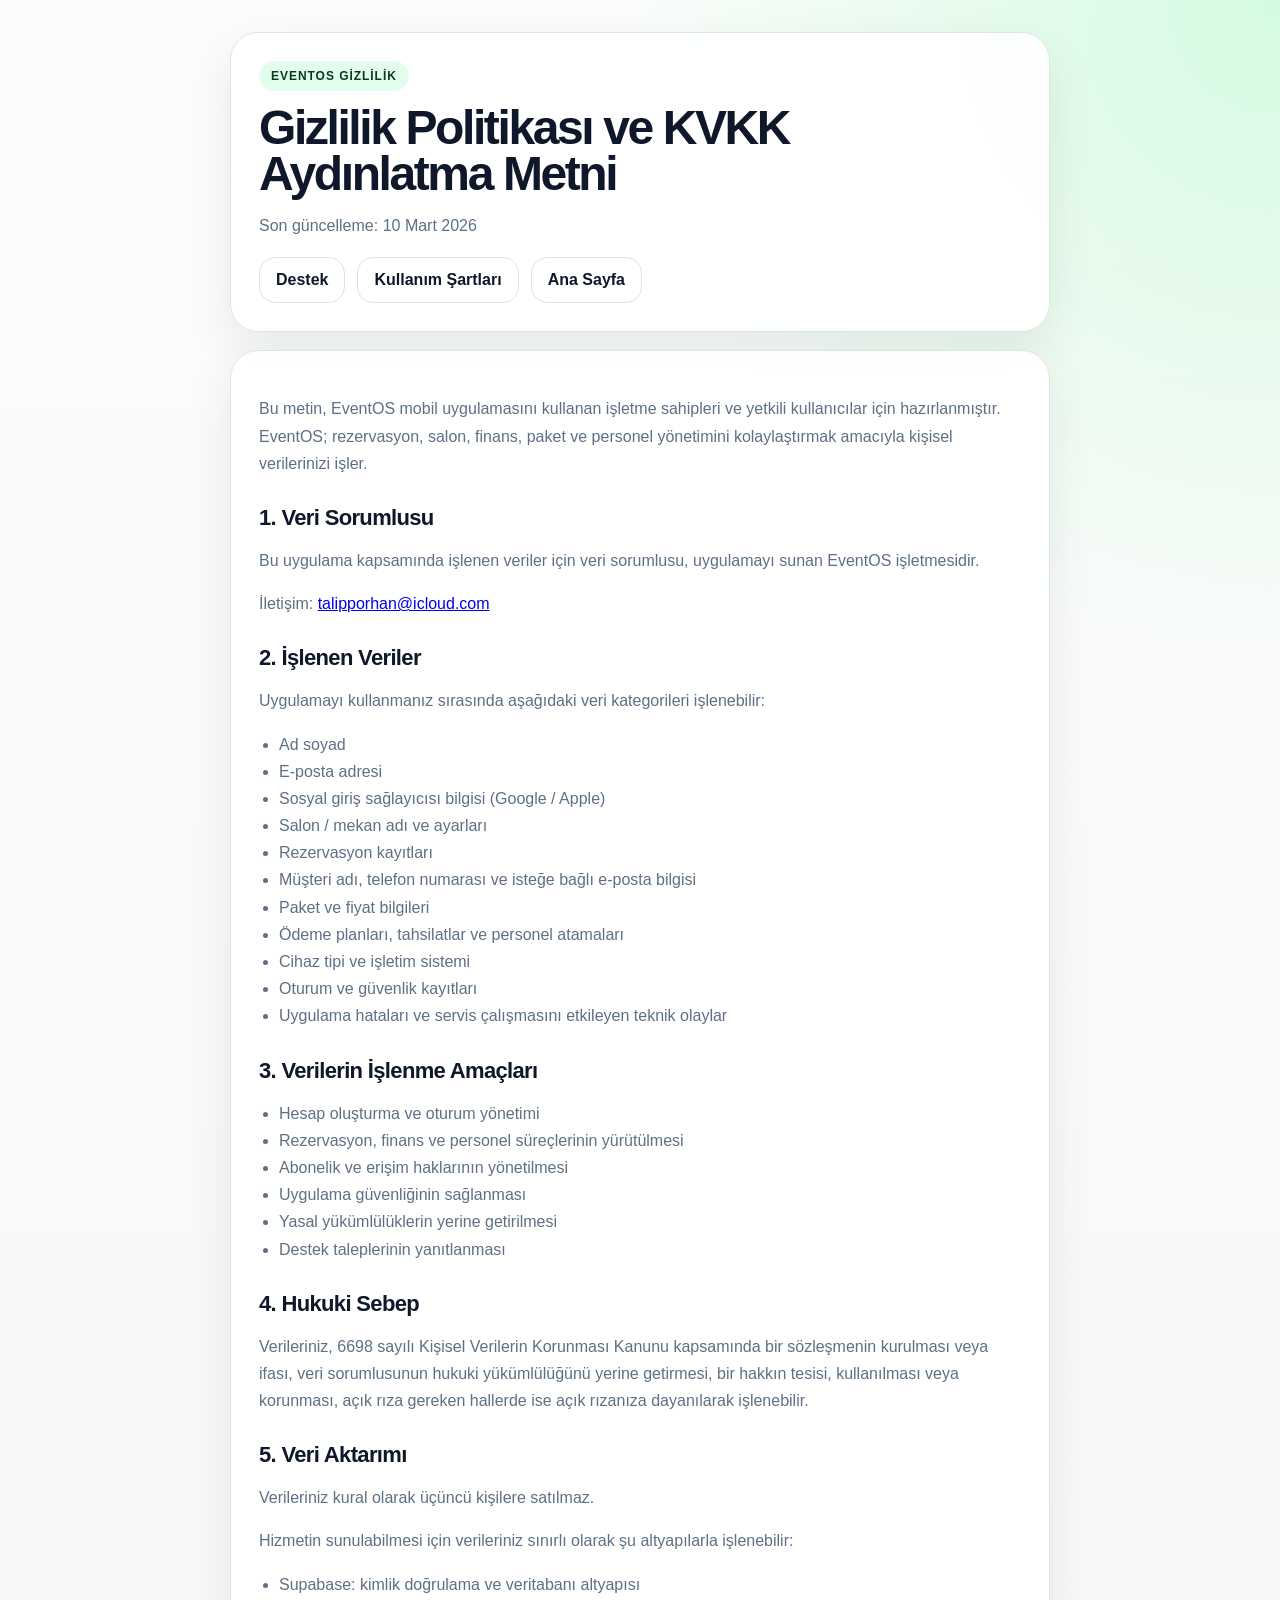
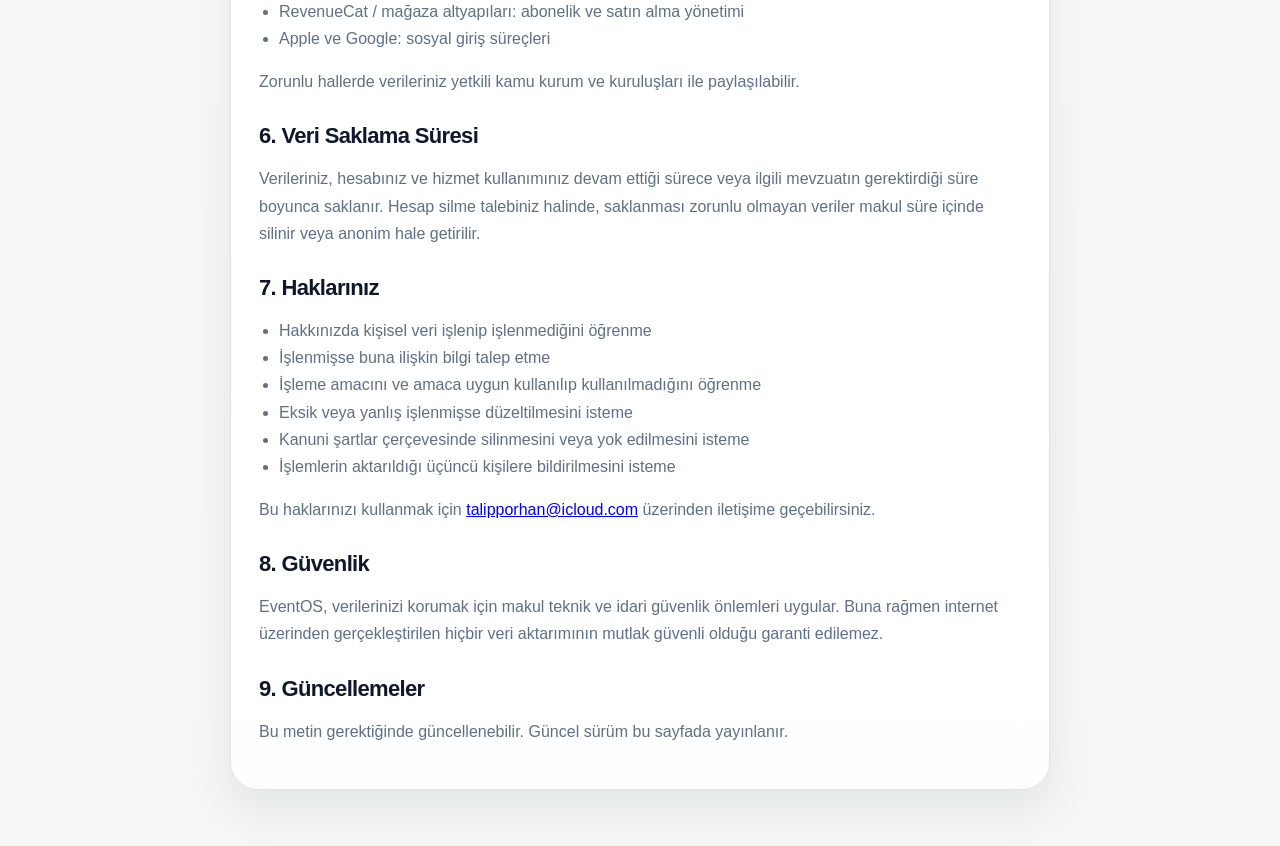
==== privacy-policy.html @ c94a45d8 "Add files via upload" ====
<!DOCTYPE html>
<html lang="tr">
  <head>
    <meta charset="utf-8" />
    <meta name="viewport" content="width=device-width, initial-scale=1" />
    <title>EventOS Gizlilik Politikası</title>
    <style>
      :root {
        --bg: #f4f7f4;
        --surface: #ffffff;
        --text: #0f172a;
        --muted: #5e7085;
        --line: #dde5df;
        --accent: #13ec5b;
        --shadow: 0 18px 48px rgba(15, 23, 42, 0.08);
      }
      * { box-sizing: border-box; }
      body {
        margin: 0;
        font-family: "SF Pro Display", "Inter", "Segoe UI", sans-serif;
        color: var(--text);
        background:
          radial-gradient(circle at top right, rgba(19,236,91,0.16), transparent 24%),
          linear-gradient(180deg, #fbfdfb 0%, var(--bg) 100%);
      }
      .shell { max-width: 860px; margin: 0 auto; padding: 32px 20px 56px; }
      .hero, .content {
        border-radius: 28px;
        border: 1px solid var(--line);
        background: rgba(255,255,255,0.94);
        box-shadow: var(--shadow);
      }
      .hero { padding: 28px; margin-bottom: 18px; }
      .content { padding: 28px; }
      .eyebrow {
        display: inline-block;
        padding: 8px 12px;
        border-radius: 999px;
        background: rgba(19,236,91,0.12);
        color: #0b3a19;
        font-size: 12px;
        font-weight: 800;
        letter-spacing: 0.08em;
      }
      h1 {
        margin: 14px 0 8px;
        font-size: clamp(34px, 6vw, 48px);
        line-height: 0.95;
        letter-spacing: -0.05em;
      }
      .lead, p, li { color: var(--muted); line-height: 1.7; }
      h2 {
        margin-top: 28px;
        margin-bottom: 10px;
        font-size: 22px;
        letter-spacing: -0.03em;
      }
      ul { padding-left: 20px; }
      .nav { display: flex; flex-wrap: wrap; gap: 12px; margin-top: 18px; }
      .pill {
        display: inline-flex; align-items: center; justify-content: center;
        min-height: 46px; padding: 0 16px; border-radius: 16px;
        border: 1px solid var(--line); background: #fff;
        color: inherit; text-decoration: none; font-weight: 800;
      }
    </style>
  </head>
  <body>
    <main class="shell">
      <section class="hero">
        <span class="eyebrow">EVENTOS GİZLİLİK</span>
        <h1>Gizlilik Politikası ve KVKK Aydınlatma Metni</h1>
        <p class="lead">Son güncelleme: 10 Mart 2026</p>
        <div class="nav">
          <a class="pill" href="./support.html">Destek</a>
          <a class="pill" href="./terms-of-use.html">Kullanım Şartları</a>
          <a class="pill" href="./index.html">Ana Sayfa</a>
        </div>
      </section>

      <article class="content">
        <p>
          Bu metin, EventOS mobil uygulamasını kullanan işletme sahipleri ve yetkili kullanıcılar için hazırlanmıştır.
          EventOS; rezervasyon, salon, finans, paket ve personel yönetimini kolaylaştırmak amacıyla kişisel verilerinizi işler.
        </p>

        <h2>1. Veri Sorumlusu</h2>
        <p>Bu uygulama kapsamında işlenen veriler için veri sorumlusu, uygulamayı sunan EventOS işletmesidir.</p>
        <p>İletişim: <a href="mailto:talipporhan@icloud.com">talipporhan@icloud.com</a></p>

        <h2>2. İşlenen Veriler</h2>
        <p>Uygulamayı kullanmanız sırasında aşağıdaki veri kategorileri işlenebilir:</p>
        <ul>
          <li>Ad soyad</li>
          <li>E-posta adresi</li>
          <li>Sosyal giriş sağlayıcısı bilgisi (Google / Apple)</li>
          <li>Salon / mekan adı ve ayarları</li>
          <li>Rezervasyon kayıtları</li>
          <li>Müşteri adı, telefon numarası ve isteğe bağlı e-posta bilgisi</li>
          <li>Paket ve fiyat bilgileri</li>
          <li>Ödeme planları, tahsilatlar ve personel atamaları</li>
          <li>Cihaz tipi ve işletim sistemi</li>
          <li>Oturum ve güvenlik kayıtları</li>
          <li>Uygulama hataları ve servis çalışmasını etkileyen teknik olaylar</li>
        </ul>

        <h2>3. Verilerin İşlenme Amaçları</h2>
        <ul>
          <li>Hesap oluşturma ve oturum yönetimi</li>
          <li>Rezervasyon, finans ve personel süreçlerinin yürütülmesi</li>
          <li>Abonelik ve erişim haklarının yönetilmesi</li>
          <li>Uygulama güvenliğinin sağlanması</li>
          <li>Yasal yükümlülüklerin yerine getirilmesi</li>
          <li>Destek taleplerinin yanıtlanması</li>
        </ul>

        <h2>4. Hukuki Sebep</h2>
        <p>
          Verileriniz, 6698 sayılı Kişisel Verilerin Korunması Kanunu kapsamında bir sözleşmenin kurulması veya ifası,
          veri sorumlusunun hukuki yükümlülüğünü yerine getirmesi, bir hakkın tesisi, kullanılması veya korunması,
          açık rıza gereken hallerde ise açık rızanıza dayanılarak işlenebilir.
        </p>

        <h2>5. Veri Aktarımı</h2>
        <p>Verileriniz kural olarak üçüncü kişilere satılmaz.</p>
        <p>Hizmetin sunulabilmesi için verileriniz sınırlı olarak şu altyapılarla işlenebilir:</p>
        <ul>
          <li>Supabase: kimlik doğrulama ve veritabanı altyapısı</li>
          <li>RevenueCat / mağaza altyapıları: abonelik ve satın alma yönetimi</li>
          <li>Apple ve Google: sosyal giriş süreçleri</li>
        </ul>
        <p>Zorunlu hallerde verileriniz yetkili kamu kurum ve kuruluşları ile paylaşılabilir.</p>

        <h2>6. Veri Saklama Süresi</h2>
        <p>
          Verileriniz, hesabınız ve hizmet kullanımınız devam ettiği sürece veya ilgili mevzuatın gerektirdiği süre boyunca saklanır.
          Hesap silme talebiniz halinde, saklanması zorunlu olmayan veriler makul süre içinde silinir veya anonim hale getirilir.
        </p>

        <h2>7. Haklarınız</h2>
        <ul>
          <li>Hakkınızda kişisel veri işlenip işlenmediğini öğrenme</li>
          <li>İşlenmişse buna ilişkin bilgi talep etme</li>
          <li>İşleme amacını ve amaca uygun kullanılıp kullanılmadığını öğrenme</li>
          <li>Eksik veya yanlış işlenmişse düzeltilmesini isteme</li>
          <li>Kanuni şartlar çerçevesinde silinmesini veya yok edilmesini isteme</li>
          <li>İşlemlerin aktarıldığı üçüncü kişilere bildirilmesini isteme</li>
        </ul>
        <p>Bu haklarınızı kullanmak için <a href="mailto:talipporhan@icloud.com">talipporhan@icloud.com</a> üzerinden iletişime geçebilirsiniz.</p>

        <h2>8. Güvenlik</h2>
        <p>
          EventOS, verilerinizi korumak için makul teknik ve idari güvenlik önlemleri uygular.
          Buna rağmen internet üzerinden gerçekleştirilen hiçbir veri aktarımının mutlak güvenli olduğu garanti edilemez.
        </p>

        <h2>9. Güncellemeler</h2>
        <p>Bu metin gerektiğinde güncellenebilir. Güncel sürüm bu sayfada yayınlanır.</p>
      </article>
    </main>
  </body>
</html>
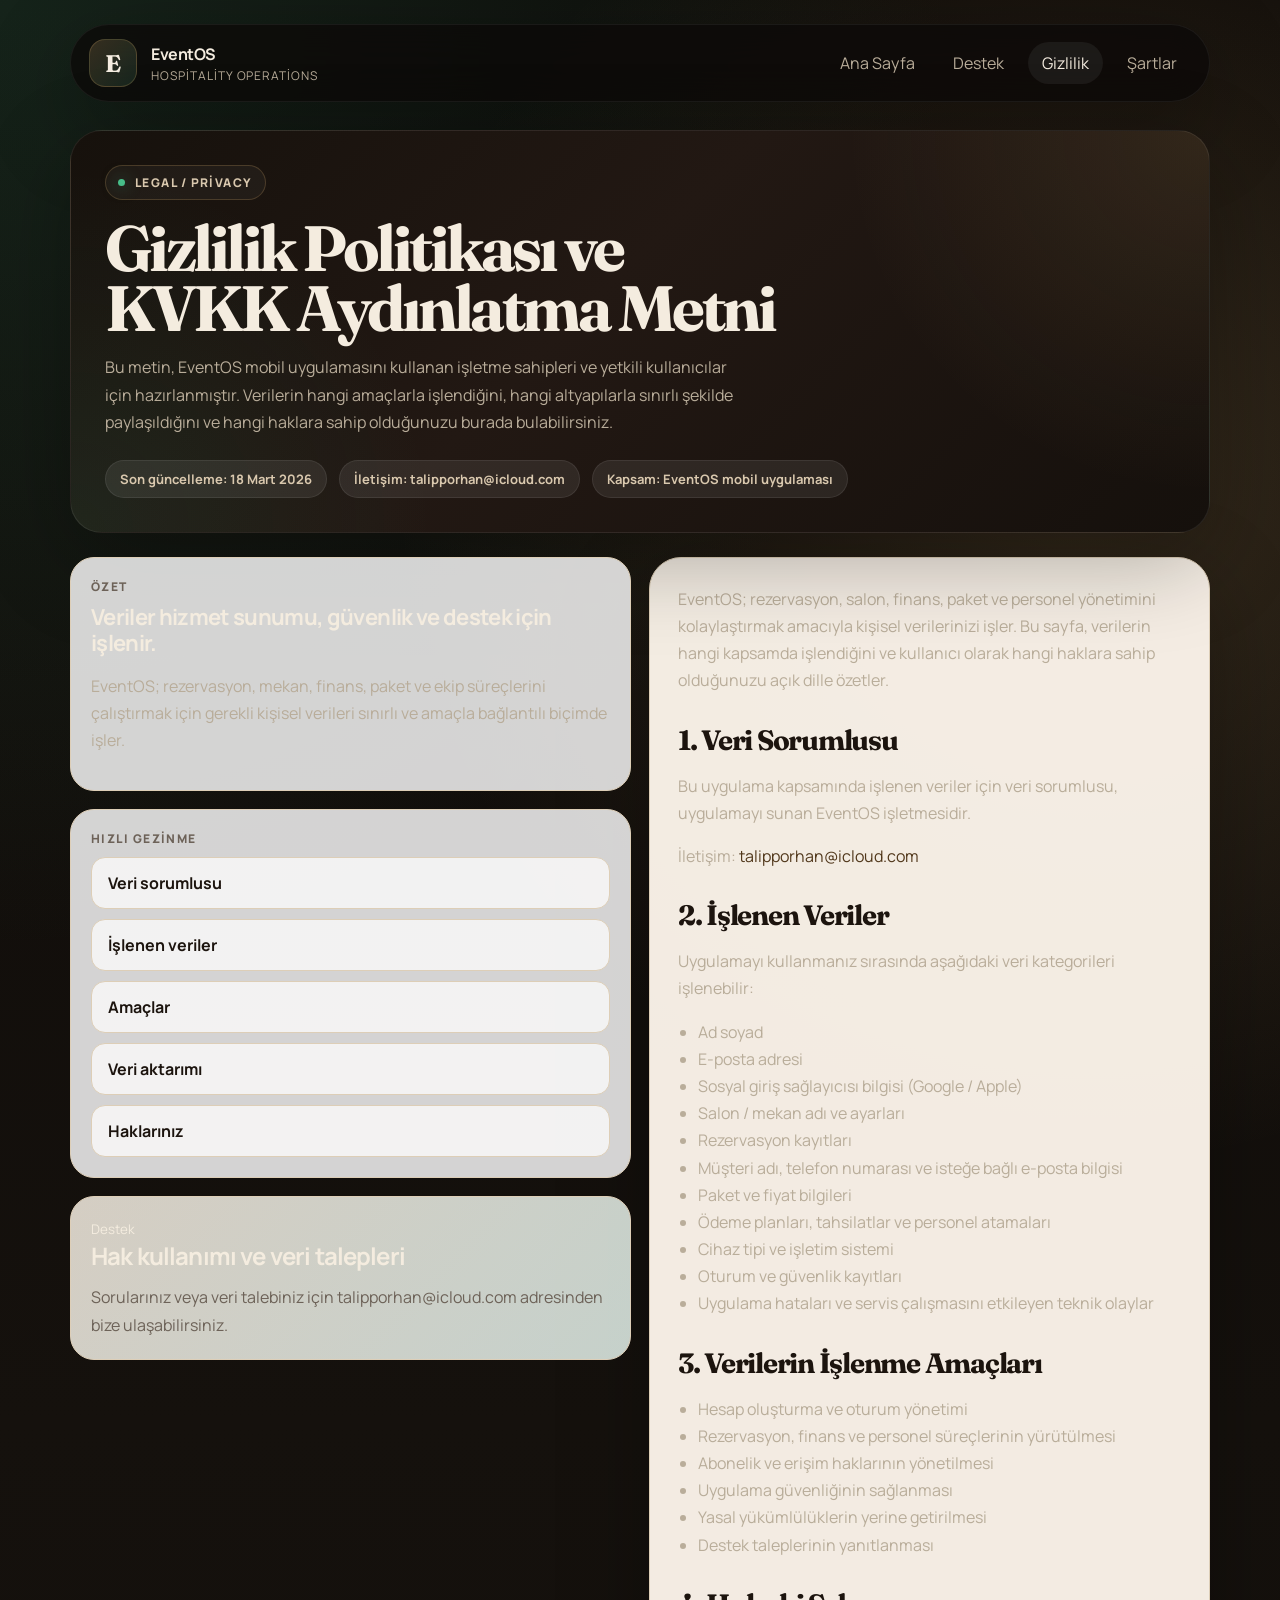
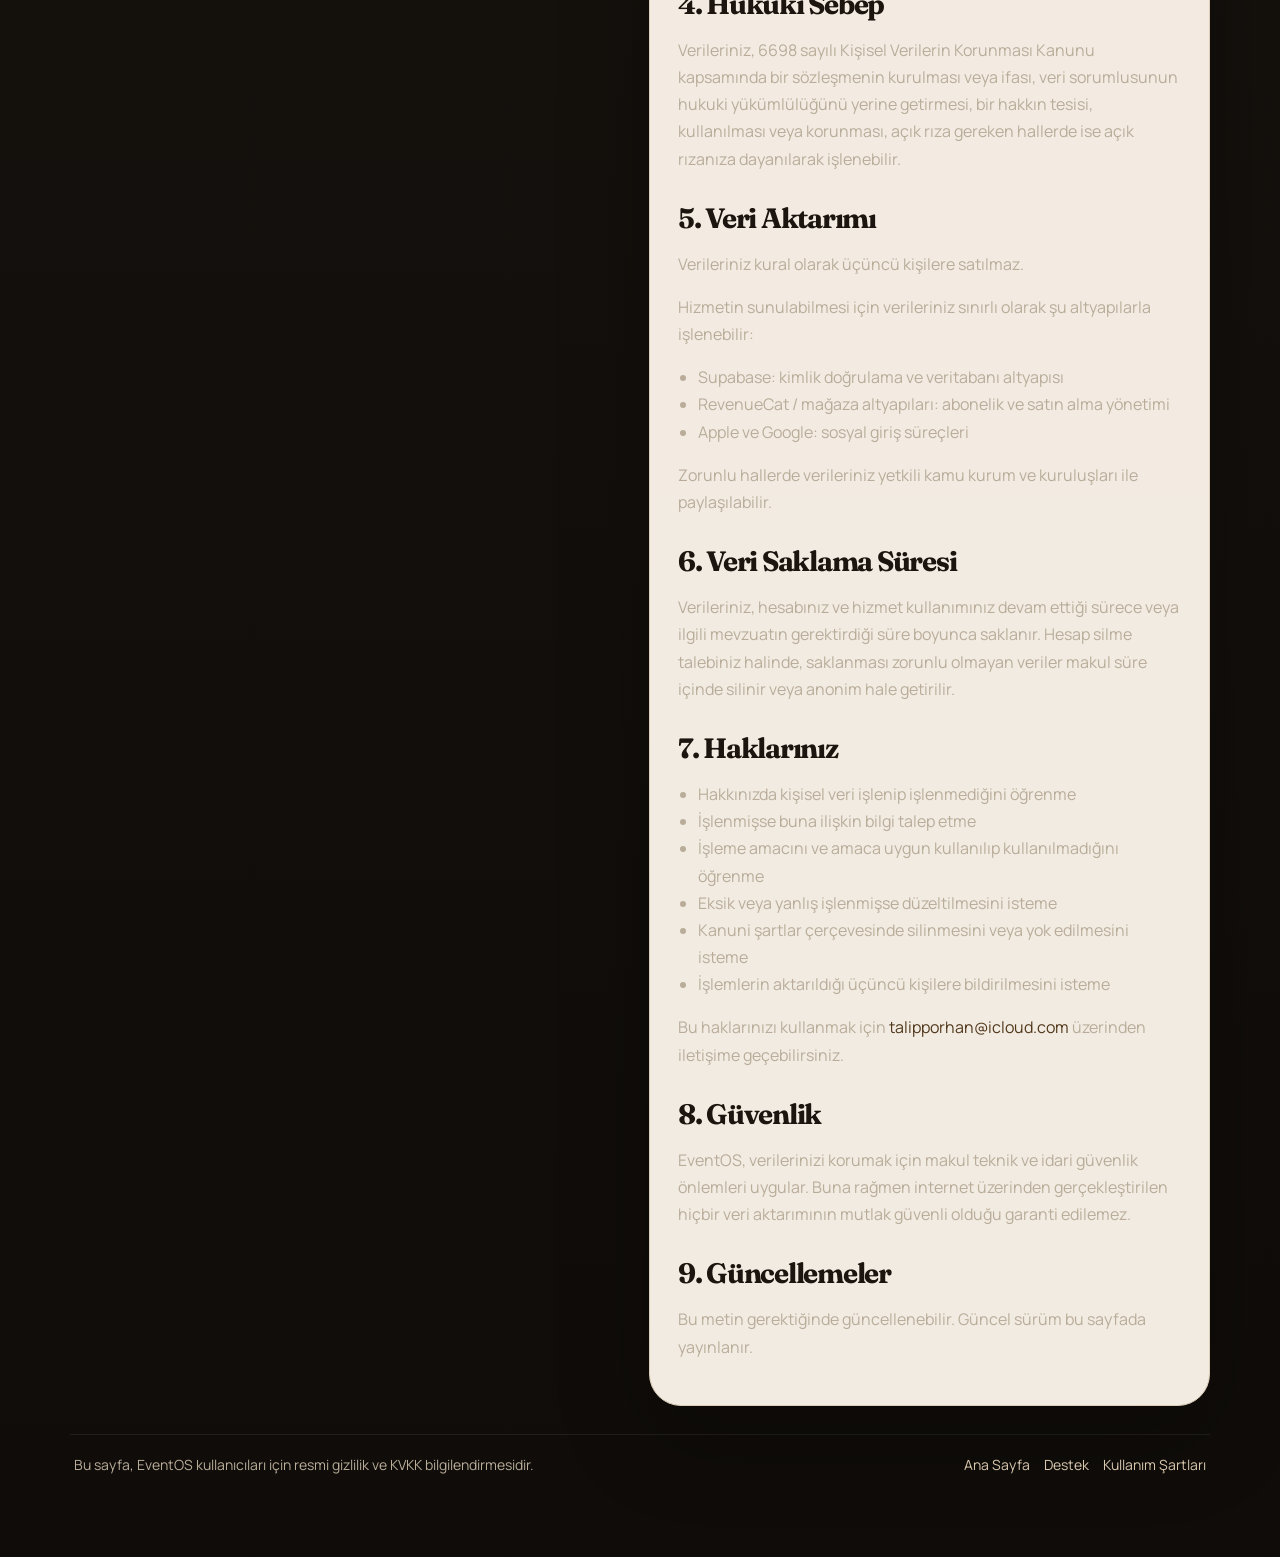
==== commit 3cce48f2: "Refresh marketing site design" ====
--- a/privacy-policy.html
+++ b/privacy-policy.html
@@ -3,160 +3,220 @@
   <head>
     <meta charset="utf-8" />
     <meta name="viewport" content="width=device-width, initial-scale=1" />
-    <title>EventOS Gizlilik Politikası</title>
-    <style>
-      :root {
-        --bg: #f4f7f4;
-        --surface: #ffffff;
-        --text: #0f172a;
-        --muted: #5e7085;
-        --line: #dde5df;
-        --accent: #13ec5b;
-        --shadow: 0 18px 48px rgba(15, 23, 42, 0.08);
+    <title>EventOS Gizlilik Politikası ve KVKK Aydınlatma Metni</title>
+    <meta
+      name="description"
+      content="EventOS uygulamasında işlenen kişisel veriler, işleme amaçları, aktarım süreçleri ve KVKK kapsamındaki haklarınızı inceleyin."
+    />
+    <link rel="canonical" href="https://eventosportal.com/privacy-policy.html" />
+    <meta
+      property="og:title"
+      content="EventOS Gizlilik Politikası ve KVKK Aydınlatma Metni"
+    />
+    <meta
+      property="og:description"
+      content="EventOS kullanıcıları için veri işleme, saklama ve haklara ilişkin resmi açıklama."
+    />
+    <meta property="og:type" content="article" />
+    <meta
+      property="og:url"
+      content="https://eventosportal.com/privacy-policy.html"
+    />
+    <meta
+      property="og:image"
+      content="https://eventosportal.com/assets/og-card.svg"
+    />
+    <meta name="twitter:card" content="summary_large_image" />
+    <meta
+      name="twitter:title"
+      content="EventOS Gizlilik Politikası ve KVKK Aydınlatma Metni"
+    />
+    <meta
+      name="twitter:description"
+      content="EventOS kullanıcıları için veri işleme, aktarım ve hak açıklamaları."
+    />
+    <meta
+      name="twitter:image"
+      content="https://eventosportal.com/assets/og-card.svg"
+    />
+    <link rel="preconnect" href="https://fonts.googleapis.com" />
+    <link rel="preconnect" href="https://fonts.gstatic.com" crossorigin />
+    <link
+      href="https://fonts.googleapis.com/css2?family=Fraunces:opsz,wght@9..144,600;9..144,700&amp;family=Manrope:wght@400;500;700;800&amp;display=swap"
+      rel="stylesheet"
+    />
+    <link rel="icon" href="./assets/favicon.svg" type="image/svg+xml" />
+    <link rel="stylesheet" href="./assets/site.css" />
+    <script type="application/ld+json">
+      {
+        "@context": "https://schema.org",
+        "@type": "PrivacyPolicy",
+        "name": "EventOS Gizlilik Politikası",
+        "url": "https://eventosportal.com/privacy-policy.html"
       }
-      * { box-sizing: border-box; }
-      body {
-        margin: 0;
-        font-family: "SF Pro Display", "Inter", "Segoe UI", sans-serif;
-        color: var(--text);
-        background:
-          radial-gradient(circle at top right, rgba(19,236,91,0.16), transparent 24%),
-          linear-gradient(180deg, #fbfdfb 0%, var(--bg) 100%);
-      }
-      .shell { max-width: 860px; margin: 0 auto; padding: 32px 20px 56px; }
-      .hero, .content {
-        border-radius: 28px;
-        border: 1px solid var(--line);
-        background: rgba(255,255,255,0.94);
-        box-shadow: var(--shadow);
-      }
-      .hero { padding: 28px; margin-bottom: 18px; }
-      .content { padding: 28px; }
-      .eyebrow {
-        display: inline-block;
-        padding: 8px 12px;
-        border-radius: 999px;
-        background: rgba(19,236,91,0.12);
-        color: #0b3a19;
-        font-size: 12px;
-        font-weight: 800;
-        letter-spacing: 0.08em;
-      }
-      h1 {
-        margin: 14px 0 8px;
-        font-size: clamp(34px, 6vw, 48px);
-        line-height: 0.95;
-        letter-spacing: -0.05em;
-      }
-      .lead, p, li { color: var(--muted); line-height: 1.7; }
-      h2 {
-        margin-top: 28px;
-        margin-bottom: 10px;
-        font-size: 22px;
-        letter-spacing: -0.03em;
-      }
-      ul { padding-left: 20px; }
-      .nav { display: flex; flex-wrap: wrap; gap: 12px; margin-top: 18px; }
-      .pill {
-        display: inline-flex; align-items: center; justify-content: center;
-        min-height: 46px; padding: 0 16px; border-radius: 16px;
-        border: 1px solid var(--line); background: #fff;
-        color: inherit; text-decoration: none; font-weight: 800;
-      }
-    </style>
+    </script>
   </head>
-  <body>
-    <main class="shell">
-      <section class="hero">
-        <span class="eyebrow">EVENTOS GİZLİLİK</span>
-        <h1>Gizlilik Politikası ve KVKK Aydınlatma Metni</h1>
-        <p class="lead">Son güncelleme: 10 Mart 2026</p>
-        <div class="nav">
-          <a class="pill" href="./support.html">Destek</a>
-          <a class="pill" href="./terms-of-use.html">Kullanım Şartları</a>
-          <a class="pill" href="./index.html">Ana Sayfa</a>
-        </div>
-      </section>
-
-      <article class="content">
-        <p>
-          Bu metin, EventOS mobil uygulamasını kullanan işletme sahipleri ve yetkili kullanıcılar için hazırlanmıştır.
-          EventOS; rezervasyon, salon, finans, paket ve personel yönetimini kolaylaştırmak amacıyla kişisel verilerinizi işler.
-        </p>
-
-        <h2>1. Veri Sorumlusu</h2>
-        <p>Bu uygulama kapsamında işlenen veriler için veri sorumlusu, uygulamayı sunan EventOS işletmesidir.</p>
-        <p>İletişim: <a href="mailto:talipporhan@icloud.com">talipporhan@icloud.com</a></p>
-
-        <h2>2. İşlenen Veriler</h2>
-        <p>Uygulamayı kullanmanız sırasında aşağıdaki veri kategorileri işlenebilir:</p>
-        <ul>
-          <li>Ad soyad</li>
-          <li>E-posta adresi</li>
-          <li>Sosyal giriş sağlayıcısı bilgisi (Google / Apple)</li>
-          <li>Salon / mekan adı ve ayarları</li>
-          <li>Rezervasyon kayıtları</li>
-          <li>Müşteri adı, telefon numarası ve isteğe bağlı e-posta bilgisi</li>
-          <li>Paket ve fiyat bilgileri</li>
-          <li>Ödeme planları, tahsilatlar ve personel atamaları</li>
-          <li>Cihaz tipi ve işletim sistemi</li>
-          <li>Oturum ve güvenlik kayıtları</li>
-          <li>Uygulama hataları ve servis çalışmasını etkileyen teknik olaylar</li>
-        </ul>
-
-        <h2>3. Verilerin İşlenme Amaçları</h2>
-        <ul>
-          <li>Hesap oluşturma ve oturum yönetimi</li>
-          <li>Rezervasyon, finans ve personel süreçlerinin yürütülmesi</li>
-          <li>Abonelik ve erişim haklarının yönetilmesi</li>
-          <li>Uygulama güvenliğinin sağlanması</li>
-          <li>Yasal yükümlülüklerin yerine getirilmesi</li>
-          <li>Destek taleplerinin yanıtlanması</li>
-        </ul>
-
-        <h2>4. Hukuki Sebep</h2>
-        <p>
-          Verileriniz, 6698 sayılı Kişisel Verilerin Korunması Kanunu kapsamında bir sözleşmenin kurulması veya ifası,
-          veri sorumlusunun hukuki yükümlülüğünü yerine getirmesi, bir hakkın tesisi, kullanılması veya korunması,
-          açık rıza gereken hallerde ise açık rızanıza dayanılarak işlenebilir.
-        </p>
-
-        <h2>5. Veri Aktarımı</h2>
-        <p>Verileriniz kural olarak üçüncü kişilere satılmaz.</p>
-        <p>Hizmetin sunulabilmesi için verileriniz sınırlı olarak şu altyapılarla işlenebilir:</p>
-        <ul>
-          <li>Supabase: kimlik doğrulama ve veritabanı altyapısı</li>
-          <li>RevenueCat / mağaza altyapıları: abonelik ve satın alma yönetimi</li>
-          <li>Apple ve Google: sosyal giriş süreçleri</li>
-        </ul>
-        <p>Zorunlu hallerde verileriniz yetkili kamu kurum ve kuruluşları ile paylaşılabilir.</p>
-
-        <h2>6. Veri Saklama Süresi</h2>
-        <p>
-          Verileriniz, hesabınız ve hizmet kullanımınız devam ettiği sürece veya ilgili mevzuatın gerektirdiği süre boyunca saklanır.
-          Hesap silme talebiniz halinde, saklanması zorunlu olmayan veriler makul süre içinde silinir veya anonim hale getirilir.
-        </p>
-
-        <h2>7. Haklarınız</h2>
-        <ul>
-          <li>Hakkınızda kişisel veri işlenip işlenmediğini öğrenme</li>
-          <li>İşlenmişse buna ilişkin bilgi talep etme</li>
-          <li>İşleme amacını ve amaca uygun kullanılıp kullanılmadığını öğrenme</li>
-          <li>Eksik veya yanlış işlenmişse düzeltilmesini isteme</li>
-          <li>Kanuni şartlar çerçevesinde silinmesini veya yok edilmesini isteme</li>
-          <li>İşlemlerin aktarıldığı üçüncü kişilere bildirilmesini isteme</li>
-        </ul>
-        <p>Bu haklarınızı kullanmak için <a href="mailto:talipporhan@icloud.com">talipporhan@icloud.com</a> üzerinden iletişime geçebilirsiniz.</p>
-
-        <h2>8. Güvenlik</h2>
-        <p>
-          EventOS, verilerinizi korumak için makul teknik ve idari güvenlik önlemleri uygular.
-          Buna rağmen internet üzerinden gerçekleştirilen hiçbir veri aktarımının mutlak güvenli olduğu garanti edilemez.
-        </p>
-
-        <h2>9. Güncellemeler</h2>
-        <p>Bu metin gerektiğinde güncellenebilir. Güncel sürüm bu sayfada yayınlanır.</p>
-      </article>
-    </main>
+  <body class="page-legal">
+    <a class="skip-link" href="#icerik">İçeriğe geç</a>
+    <div class="site-shell">
+      <header class="site-header">
+        <a class="brand" href="./index.html" aria-label="EventOS ana sayfa">
+          <span class="brand-mark">E</span>
+          <span class="brand-copy">
+            <strong>EventOS</strong>
+            <span>Hospitality Operations</span>
+          </span>
+        </a>
+        <nav class="nav-links" aria-label="Ana gezinme">
+          <a class="nav-link" href="./index.html">Ana Sayfa</a>
+          <a class="nav-link" href="./support.html">Destek</a>
+          <a class="nav-link" href="./privacy-policy.html" aria-current="page">Gizlilik</a>
+          <a class="nav-link" href="./terms-of-use.html">Şartlar</a>
+        </nav>
+      </header>
+
+      <main id="icerik">
+        <section class="surface-dark page-hero">
+          <span class="eyebrow">Legal / Privacy</span>
+          <h1>Gizlilik Politikası ve KVKK Aydınlatma Metni</h1>
+          <p class="legal-lead">
+            Bu metin, EventOS mobil uygulamasını kullanan işletme sahipleri ve yetkili
+            kullanıcılar için hazırlanmıştır. Verilerin hangi amaçlarla işlendiğini, hangi
+            altyapılarla sınırlı şekilde paylaşıldığını ve hangi haklara sahip olduğunuzu burada bulabilirsiniz.
+          </p>
+          <div class="page-hero-meta">
+            <span class="meta-pill">Son güncelleme: 18 Mart 2026</span>
+            <span class="meta-pill">İletişim: talipporhan@icloud.com</span>
+            <span class="meta-pill">Kapsam: EventOS mobil uygulaması</span>
+          </div>
+        </section>
+
+        <section class="legal-grid">
+          <aside class="legal-sidebar">
+            <article class="meta-card">
+              <small>Özet</small>
+              <strong>Veriler hizmet sunumu, güvenlik ve destek için işlenir.</strong>
+              <p>
+                EventOS; rezervasyon, mekan, finans, paket ve ekip süreçlerini çalıştırmak için
+                gerekli kişisel verileri sınırlı ve amaçla bağlantılı biçimde işler.
+              </p>
+            </article>
+            <article class="meta-card">
+              <small>Hızlı gezinme</small>
+              <nav class="legal-nav" aria-label="Gizlilik başlıkları">
+                <a href="#veri-sorumlusu">Veri sorumlusu</a>
+                <a href="#islenen-veriler">İşlenen veriler</a>
+                <a href="#amaclar">Amaçlar</a>
+                <a href="#aktarim">Veri aktarımı</a>
+                <a href="#haklariniz">Haklarınız</a>
+              </nav>
+            </article>
+            <article class="note-card">
+              <small>Destek</small>
+              <h3>Hak kullanımı ve veri talepleri</h3>
+              <p>
+                Sorularınız veya veri talebiniz için
+                <a href="mailto:talipporhan@icloud.com">talipporhan@icloud.com</a>
+                adresinden bize ulaşabilirsiniz.
+              </p>
+            </article>
+          </aside>
+
+          <article class="legal-article">
+            <p>
+              EventOS; rezervasyon, salon, finans, paket ve personel yönetimini kolaylaştırmak
+              amacıyla kişisel verilerinizi işler. Bu sayfa, verilerin hangi kapsamda işlendiğini
+              ve kullanıcı olarak hangi haklara sahip olduğunuzu açık dille özetler.
+            </p>
+
+            <h2 id="veri-sorumlusu">1. Veri Sorumlusu</h2>
+            <p>Bu uygulama kapsamında işlenen veriler için veri sorumlusu, uygulamayı sunan EventOS işletmesidir.</p>
+            <p>İletişim: <a href="mailto:talipporhan@icloud.com">talipporhan@icloud.com</a></p>
+
+            <h2 id="islenen-veriler">2. İşlenen Veriler</h2>
+            <p>Uygulamayı kullanmanız sırasında aşağıdaki veri kategorileri işlenebilir:</p>
+            <ul>
+              <li>Ad soyad</li>
+              <li>E-posta adresi</li>
+              <li>Sosyal giriş sağlayıcısı bilgisi (Google / Apple)</li>
+              <li>Salon / mekan adı ve ayarları</li>
+              <li>Rezervasyon kayıtları</li>
+              <li>Müşteri adı, telefon numarası ve isteğe bağlı e-posta bilgisi</li>
+              <li>Paket ve fiyat bilgileri</li>
+              <li>Ödeme planları, tahsilatlar ve personel atamaları</li>
+              <li>Cihaz tipi ve işletim sistemi</li>
+              <li>Oturum ve güvenlik kayıtları</li>
+              <li>Uygulama hataları ve servis çalışmasını etkileyen teknik olaylar</li>
+            </ul>
+
+            <h2 id="amaclar">3. Verilerin İşlenme Amaçları</h2>
+            <ul>
+              <li>Hesap oluşturma ve oturum yönetimi</li>
+              <li>Rezervasyon, finans ve personel süreçlerinin yürütülmesi</li>
+              <li>Abonelik ve erişim haklarının yönetilmesi</li>
+              <li>Uygulama güvenliğinin sağlanması</li>
+              <li>Yasal yükümlülüklerin yerine getirilmesi</li>
+              <li>Destek taleplerinin yanıtlanması</li>
+            </ul>
+
+            <h2 id="hukuki-sebep">4. Hukuki Sebep</h2>
+            <p>
+              Verileriniz, 6698 sayılı Kişisel Verilerin Korunması Kanunu kapsamında bir sözleşmenin kurulması veya ifası,
+              veri sorumlusunun hukuki yükümlülüğünü yerine getirmesi, bir hakkın tesisi, kullanılması veya korunması,
+              açık rıza gereken hallerde ise açık rızanıza dayanılarak işlenebilir.
+            </p>
+
+            <h2 id="aktarim">5. Veri Aktarımı</h2>
+            <p>Verileriniz kural olarak üçüncü kişilere satılmaz.</p>
+            <p>Hizmetin sunulabilmesi için verileriniz sınırlı olarak şu altyapılarla işlenebilir:</p>
+            <ul>
+              <li>Supabase: kimlik doğrulama ve veritabanı altyapısı</li>
+              <li>RevenueCat / mağaza altyapıları: abonelik ve satın alma yönetimi</li>
+              <li>Apple ve Google: sosyal giriş süreçleri</li>
+            </ul>
+            <p>Zorunlu hallerde verileriniz yetkili kamu kurum ve kuruluşları ile paylaşılabilir.</p>
+
+            <h2 id="saklama">6. Veri Saklama Süresi</h2>
+            <p>
+              Verileriniz, hesabınız ve hizmet kullanımınız devam ettiği sürece veya ilgili mevzuatın gerektirdiği süre boyunca saklanır.
+              Hesap silme talebiniz halinde, saklanması zorunlu olmayan veriler makul süre içinde silinir veya anonim hale getirilir.
+            </p>
+
+            <h2 id="haklariniz">7. Haklarınız</h2>
+            <ul>
+              <li>Hakkınızda kişisel veri işlenip işlenmediğini öğrenme</li>
+              <li>İşlenmişse buna ilişkin bilgi talep etme</li>
+              <li>İşleme amacını ve amaca uygun kullanılıp kullanılmadığını öğrenme</li>
+              <li>Eksik veya yanlış işlenmişse düzeltilmesini isteme</li>
+              <li>Kanuni şartlar çerçevesinde silinmesini veya yok edilmesini isteme</li>
+              <li>İşlemlerin aktarıldığı üçüncü kişilere bildirilmesini isteme</li>
+            </ul>
+            <p>
+              Bu haklarınızı kullanmak için
+              <a href="mailto:talipporhan@icloud.com">talipporhan@icloud.com</a>
+              üzerinden iletişime geçebilirsiniz.
+            </p>
+
+            <h2 id="guvenlik">8. Güvenlik</h2>
+            <p>
+              EventOS, verilerinizi korumak için makul teknik ve idari güvenlik önlemleri uygular.
+              Buna rağmen internet üzerinden gerçekleştirilen hiçbir veri aktarımının mutlak güvenli olduğu garanti edilemez.
+            </p>
+
+            <h2 id="guncellemeler">9. Güncellemeler</h2>
+            <p>Bu metin gerektiğinde güncellenebilir. Güncel sürüm bu sayfada yayınlanır.</p>
+          </article>
+        </section>
+      </main>
+
+      <footer class="footer">
+        <p class="footer-copy">Bu sayfa, EventOS kullanıcıları için resmi gizlilik ve KVKK bilgilendirmesidir.</p>
+        <nav class="footer-nav" aria-label="Alt gezinme">
+          <a href="./index.html">Ana Sayfa</a>
+          <a href="./support.html">Destek</a>
+          <a href="./terms-of-use.html">Kullanım Şartları</a>
+        </nav>
+      </footer>
+    </div>
   </body>
 </html>
--- a/assets/site.css
+++ b/assets/site.css
@@ -0,0 +1,760 @@
+:root {
+  color-scheme: dark;
+  --bg: #0f0c09;
+  --bg-strong: #17120e;
+  --bg-soft: #241c15;
+  --paper: #f5ede1;
+  --paper-strong: #fff8ef;
+  --paper-muted: #d9c8ae;
+  --text: #f4ecdf;
+  --text-muted: #b9ad9a;
+  --ink: #1c140e;
+  --ink-muted: #6d6258;
+  --accent: #d9af6b;
+  --accent-soft: rgba(217, 175, 107, 0.18);
+  --emerald: #47bd89;
+  --emerald-soft: rgba(71, 189, 137, 0.18);
+  --line: rgba(217, 175, 107, 0.22);
+  --paper-line: #ddceb7;
+  --shadow: 0 28px 90px rgba(0, 0, 0, 0.28);
+  --radius-xl: 32px;
+  --radius-lg: 24px;
+  --radius-md: 18px;
+  --radius-sm: 14px;
+}
+
+*,
+*::before,
+*::after {
+  box-sizing: border-box;
+}
+
+html {
+  scroll-behavior: smooth;
+}
+
+body {
+  margin: 0;
+  min-height: 100vh;
+  font-family: "Manrope", "Segoe UI", sans-serif;
+  color: var(--text);
+  background:
+    radial-gradient(circle at top left, rgba(71, 189, 137, 0.14), transparent 28%),
+    radial-gradient(circle at 85% 15%, rgba(217, 175, 107, 0.18), transparent 24%),
+    linear-gradient(180deg, #0d0a08 0%, #15110d 45%, #0f0c09 100%);
+}
+
+body::before {
+  content: "";
+  position: fixed;
+  inset: 0;
+  pointer-events: none;
+  background-image: linear-gradient(
+    rgba(255, 255, 255, 0.03) 1px,
+    transparent 1px
+  );
+  background-size: 100% 34px;
+  mask-image: linear-gradient(180deg, rgba(0, 0, 0, 0.45), transparent 80%);
+  opacity: 0.35;
+}
+
+a {
+  color: inherit;
+  text-decoration: none;
+}
+
+img {
+  display: block;
+  max-width: 100%;
+}
+
+button,
+input,
+textarea,
+select {
+  font: inherit;
+}
+
+:focus-visible {
+  outline: 3px solid rgba(217, 175, 107, 0.7);
+  outline-offset: 3px;
+}
+
+.skip-link {
+  position: absolute;
+  left: 16px;
+  top: -80px;
+  z-index: 999;
+  padding: 12px 16px;
+  border-radius: 999px;
+  background: var(--paper-strong);
+  color: var(--ink);
+  transition: top 0.2s ease;
+}
+
+.skip-link:focus {
+  top: 16px;
+}
+
+.site-shell {
+  position: relative;
+  max-width: 1180px;
+  margin: 0 auto;
+  padding: 24px 20px 80px;
+}
+
+.site-header {
+  display: flex;
+  align-items: center;
+  justify-content: space-between;
+  gap: 18px;
+  padding: 14px 18px;
+  margin-bottom: 28px;
+  border: 1px solid rgba(255, 255, 255, 0.06);
+  border-radius: 999px;
+  background: rgba(12, 10, 8, 0.78);
+  box-shadow: var(--shadow);
+  backdrop-filter: blur(18px);
+}
+
+.brand {
+  display: inline-flex;
+  align-items: center;
+  gap: 14px;
+  min-width: 0;
+}
+
+.brand-mark {
+  width: 48px;
+  height: 48px;
+  border-radius: 16px;
+  display: grid;
+  place-items: center;
+  border: 1px solid rgba(217, 175, 107, 0.22);
+  background:
+    linear-gradient(135deg, rgba(217, 175, 107, 0.18), rgba(71, 189, 137, 0.12)),
+    rgba(255, 255, 255, 0.02);
+  font-family: "Fraunces", Georgia, serif;
+  font-size: 24px;
+  font-weight: 700;
+  color: var(--paper);
+}
+
+.brand-copy {
+  display: grid;
+  gap: 2px;
+}
+
+.brand-copy strong {
+  font-size: 16px;
+  letter-spacing: -0.03em;
+}
+
+.brand-copy span {
+  color: var(--text-muted);
+  font-size: 12px;
+  letter-spacing: 0.08em;
+  text-transform: uppercase;
+}
+
+.nav-links {
+  display: flex;
+  flex-wrap: wrap;
+  justify-content: flex-end;
+  gap: 10px;
+}
+
+.nav-link {
+  display: inline-flex;
+  align-items: center;
+  justify-content: center;
+  min-height: 42px;
+  padding: 0 14px;
+  border-radius: 999px;
+  color: var(--text-muted);
+  transition:
+    color 0.2s ease,
+    background-color 0.2s ease,
+    border-color 0.2s ease;
+}
+
+.nav-link:hover,
+.nav-link[aria-current="page"] {
+  color: var(--paper);
+  background: rgba(255, 255, 255, 0.06);
+}
+
+.button-row {
+  display: flex;
+  flex-wrap: wrap;
+  gap: 12px;
+}
+
+.button {
+  display: inline-flex;
+  align-items: center;
+  justify-content: center;
+  min-height: 52px;
+  padding: 0 18px;
+  border-radius: 999px;
+  border: 1px solid var(--line);
+  background: rgba(255, 255, 255, 0.04);
+  color: var(--paper);
+  font-weight: 700;
+  letter-spacing: -0.01em;
+  transition:
+    transform 0.2s ease,
+    border-color 0.2s ease,
+    background-color 0.2s ease;
+}
+
+.button:hover {
+  transform: translateY(-1px);
+  border-color: rgba(217, 175, 107, 0.42);
+}
+
+.button-primary {
+  background: linear-gradient(135deg, var(--accent), #e9c488);
+  color: #22170c;
+  border-color: transparent;
+}
+
+.button-secondary {
+  background: rgba(255, 255, 255, 0.07);
+}
+
+.eyebrow {
+  display: inline-flex;
+  align-items: center;
+  gap: 10px;
+  padding: 8px 12px;
+  border-radius: 999px;
+  border: 1px solid rgba(217, 175, 107, 0.22);
+  background: rgba(255, 255, 255, 0.04);
+  color: var(--paper-muted);
+  font-size: 12px;
+  font-weight: 800;
+  letter-spacing: 0.12em;
+  text-transform: uppercase;
+}
+
+.eyebrow::before {
+  content: "";
+  width: 7px;
+  height: 7px;
+  border-radius: 999px;
+  background: var(--emerald);
+  box-shadow: 0 0 16px rgba(71, 189, 137, 0.6);
+}
+
+.hero-grid,
+.content-grid {
+  display: grid;
+  grid-template-columns: minmax(0, 1.18fr) minmax(300px, 0.82fr);
+  gap: 22px;
+}
+
+.surface-dark,
+.surface-paper {
+  position: relative;
+  overflow: hidden;
+  border-radius: var(--radius-xl);
+  box-shadow: var(--shadow);
+}
+
+.surface-dark {
+  border: 1px solid rgba(255, 255, 255, 0.08);
+  background:
+    radial-gradient(circle at top right, rgba(217, 175, 107, 0.12), transparent 30%),
+    radial-gradient(circle at left bottom, rgba(71, 189, 137, 0.1), transparent 30%),
+    linear-gradient(135deg, #16110c 0%, #221813 45%, #15100c 100%);
+}
+
+.surface-paper {
+  border: 1px solid var(--paper-line);
+  background:
+    linear-gradient(180deg, rgba(255, 248, 239, 0.96), rgba(245, 237, 225, 0.92));
+  color: var(--ink);
+}
+
+.hero-copy {
+  padding: 42px;
+}
+
+.hero-copy h1,
+.page-hero h1 {
+  margin: 18px 0 16px;
+  font-family: "Fraunces", Georgia, serif;
+  font-size: clamp(48px, 6vw, 78px);
+  line-height: 0.94;
+  letter-spacing: -0.055em;
+  text-wrap: balance;
+}
+
+.hero-copy p,
+.page-hero p,
+.section-lead,
+.support-note,
+.card-copy,
+.legal-lead,
+.legal-article p,
+.legal-article li,
+.faq-card p,
+.meta-card p,
+.contact-card p,
+.timeline-card p,
+.footer-copy {
+  max-width: 65ch;
+  color: var(--text-muted);
+  line-height: 1.7;
+}
+
+.hero-copy p strong,
+.page-hero p strong {
+  color: var(--paper);
+}
+
+.hero-copy .button-row {
+  margin-top: 28px;
+}
+
+.marquee {
+  position: relative;
+  margin-top: 30px;
+  padding: 14px 0;
+  border-top: 1px solid rgba(255, 255, 255, 0.08);
+  border-bottom: 1px solid rgba(255, 255, 255, 0.08);
+  overflow: hidden;
+  mask-image: linear-gradient(90deg, transparent, black 8%, black 92%, transparent);
+}
+
+.marquee-track {
+  display: flex;
+  gap: 26px;
+  width: max-content;
+  color: var(--paper-muted);
+  font-size: 13px;
+  font-weight: 800;
+  letter-spacing: 0.18em;
+  text-transform: uppercase;
+  animation: marquee 22s linear infinite;
+}
+
+.hero-board {
+  padding: 24px;
+  display: grid;
+  gap: 14px;
+}
+
+.board-heading {
+  display: flex;
+  justify-content: space-between;
+  gap: 16px;
+  align-items: baseline;
+}
+
+.board-heading h2,
+.section-title,
+.card-title,
+.legal-article h2 {
+  margin: 0;
+  font-family: "Fraunces", Georgia, serif;
+  letter-spacing: -0.045em;
+}
+
+.board-heading h2 {
+  font-size: 28px;
+}
+
+.board-heading span {
+  color: var(--ink-muted);
+  font-size: 13px;
+  font-weight: 700;
+}
+
+.stat-card,
+.timeline-card,
+.feature-card,
+.contact-card,
+.faq-card,
+.meta-card,
+.legal-card,
+.note-card {
+  border-radius: var(--radius-lg);
+  border: 1px solid var(--paper-line);
+  background: rgba(255, 255, 255, 0.82);
+}
+
+.stat-card,
+.timeline-card,
+.feature-card,
+.contact-card,
+.faq-card,
+.meta-card,
+.note-card {
+  padding: 20px;
+}
+
+.stat-card small,
+.timeline-card small,
+.feature-card small,
+.contact-card small,
+.faq-card small,
+.meta-card small,
+.legal-card small {
+  display: block;
+  margin-bottom: 10px;
+  color: var(--ink-muted);
+  font-size: 12px;
+  font-weight: 800;
+  letter-spacing: 0.12em;
+  text-transform: uppercase;
+}
+
+.stat-card strong,
+.contact-card strong,
+.faq-card strong,
+.meta-card strong,
+.timeline-card strong {
+  display: block;
+  font-size: 22px;
+  line-height: 1.18;
+  letter-spacing: -0.03em;
+}
+
+.board-stack {
+  display: grid;
+  gap: 12px;
+}
+
+.board-split {
+  display: grid;
+  grid-template-columns: repeat(2, minmax(0, 1fr));
+  gap: 12px;
+}
+
+.section {
+  margin-top: 26px;
+}
+
+.section-intro {
+  margin-bottom: 18px;
+}
+
+.section-kicker {
+  margin-bottom: 10px;
+  color: var(--paper-muted);
+  font-size: 12px;
+  font-weight: 800;
+  letter-spacing: 0.18em;
+  text-transform: uppercase;
+}
+
+.section-title {
+  font-size: clamp(34px, 4vw, 48px);
+  color: var(--paper);
+}
+
+.section-lead {
+  margin-top: 14px;
+}
+
+.feature-grid {
+  display: grid;
+  grid-template-columns: repeat(12, minmax(0, 1fr));
+  gap: 18px;
+}
+
+.feature-grid > *:nth-child(1) {
+  grid-column: span 5;
+}
+
+.feature-grid > *:nth-child(2) {
+  grid-column: span 4;
+}
+
+.feature-grid > *:nth-child(3) {
+  grid-column: span 3;
+}
+
+.feature-grid > *:nth-child(4),
+.feature-grid > *:nth-child(5) {
+  grid-column: span 6;
+}
+
+.feature-card {
+  min-height: 100%;
+}
+
+.feature-card h3,
+.contact-card h3,
+.legal-card h3,
+.note-card h3 {
+  margin: 0 0 12px;
+  font-size: 24px;
+  letter-spacing: -0.035em;
+}
+
+.feature-card p,
+.contact-card p,
+.note-card p,
+.timeline-card p,
+.faq-card p {
+  margin: 0;
+  color: var(--ink-muted);
+  line-height: 1.7;
+}
+
+.tag-row {
+  display: flex;
+  flex-wrap: wrap;
+  gap: 10px;
+  margin-top: 16px;
+}
+
+.tag {
+  display: inline-flex;
+  align-items: center;
+  min-height: 34px;
+  padding: 0 12px;
+  border-radius: 999px;
+  background: var(--accent-soft);
+  color: #694a19;
+  font-size: 12px;
+  font-weight: 800;
+  letter-spacing: 0.08em;
+  text-transform: uppercase;
+}
+
+.section-grid-two,
+.support-grid,
+.faq-grid,
+.legal-grid {
+  display: grid;
+  grid-template-columns: repeat(2, minmax(0, 1fr));
+  gap: 18px;
+}
+
+.page-hero {
+  padding: 34px;
+  margin-bottom: 24px;
+}
+
+.page-hero h1 {
+  font-size: clamp(42px, 5vw, 64px);
+}
+
+.page-hero p {
+  margin: 0;
+}
+
+.page-hero .button-row {
+  margin-top: 24px;
+}
+
+.page-hero-meta {
+  margin-top: 24px;
+  display: flex;
+  flex-wrap: wrap;
+  gap: 12px;
+}
+
+.meta-pill {
+  display: inline-flex;
+  align-items: center;
+  min-height: 38px;
+  padding: 0 14px;
+  border-radius: 999px;
+  background: rgba(255, 255, 255, 0.08);
+  color: var(--paper-muted);
+  border: 1px solid rgba(255, 255, 255, 0.08);
+  font-size: 13px;
+  font-weight: 700;
+}
+
+.legal-grid {
+  align-items: start;
+}
+
+.legal-sidebar {
+  display: grid;
+  gap: 18px;
+  position: sticky;
+  top: 24px;
+}
+
+.legal-article {
+  padding: 28px;
+  border-radius: var(--radius-xl);
+  border: 1px solid var(--paper-line);
+  background: rgba(255, 248, 239, 0.95);
+  color: var(--ink);
+  box-shadow: var(--shadow);
+}
+
+.legal-article > p:first-of-type {
+  margin-top: 0;
+}
+
+.legal-article h2 {
+  margin-top: 28px;
+  font-size: 28px;
+  color: var(--ink);
+}
+
+.legal-article ul {
+  padding-left: 20px;
+}
+
+.legal-nav {
+  display: grid;
+  gap: 10px;
+}
+
+.legal-nav a {
+  display: block;
+  padding: 14px 16px;
+  border-radius: var(--radius-sm);
+  border: 1px solid var(--paper-line);
+  background: rgba(255, 255, 255, 0.72);
+  color: var(--ink);
+  font-weight: 700;
+}
+
+.support-grid {
+  align-items: stretch;
+}
+
+.contact-card strong a,
+.legal-article a,
+.footer-nav a {
+  color: #51381b;
+}
+
+.faq-grid {
+  margin-top: 18px;
+}
+
+.note-card {
+  background:
+    linear-gradient(135deg, rgba(217, 175, 107, 0.15), rgba(71, 189, 137, 0.1)),
+    rgba(255, 255, 255, 0.82);
+}
+
+.footer {
+  display: flex;
+  flex-wrap: wrap;
+  justify-content: space-between;
+  gap: 14px;
+  align-items: center;
+  margin-top: 28px;
+  padding: 18px 4px 0;
+  border-top: 1px solid rgba(255, 255, 255, 0.08);
+}
+
+.footer-copy {
+  margin: 0;
+  font-size: 14px;
+}
+
+.footer-nav {
+  display: flex;
+  flex-wrap: wrap;
+  gap: 14px;
+  color: var(--paper-muted);
+  font-size: 14px;
+}
+
+.footer-nav a {
+  color: inherit;
+}
+
+.visually-hidden {
+  position: absolute;
+  width: 1px;
+  height: 1px;
+  padding: 0;
+  margin: -1px;
+  overflow: hidden;
+  clip: rect(0, 0, 0, 0);
+  white-space: nowrap;
+  border: 0;
+}
+
+@keyframes marquee {
+  from {
+    transform: translateX(0);
+  }
+  to {
+    transform: translateX(-50%);
+  }
+}
+
+@media (prefers-reduced-motion: reduce) {
+  html {
+    scroll-behavior: auto;
+  }
+
+  .marquee-track {
+    animation: none;
+  }
+
+  .button,
+  .nav-link {
+    transition: none;
+  }
+}
+
+@media (max-width: 980px) {
+  .site-header,
+  .hero-grid,
+  .content-grid,
+  .support-grid,
+  .faq-grid,
+  .legal-grid,
+  .section-grid-two {
+    grid-template-columns: 1fr;
+  }
+
+  .legal-sidebar {
+    position: static;
+  }
+
+  .feature-grid {
+    grid-template-columns: 1fr;
+  }
+
+  .feature-grid > *:nth-child(n) {
+    grid-column: auto;
+  }
+}
+
+@media (max-width: 720px) {
+  .site-shell {
+    padding-inline: 16px;
+  }
+
+  .site-header,
+  .hero-copy,
+  .hero-board,
+  .page-hero,
+  .legal-article,
+  .stat-card,
+  .timeline-card,
+  .feature-card,
+  .contact-card,
+  .faq-card,
+  .meta-card,
+  .note-card {
+    padding: 20px;
+  }
+
+  .hero-copy h1,
+  .page-hero h1 {
+    font-size: clamp(38px, 13vw, 56px);
+  }
+
+  .board-split {
+    grid-template-columns: 1fr;
+  }
+}
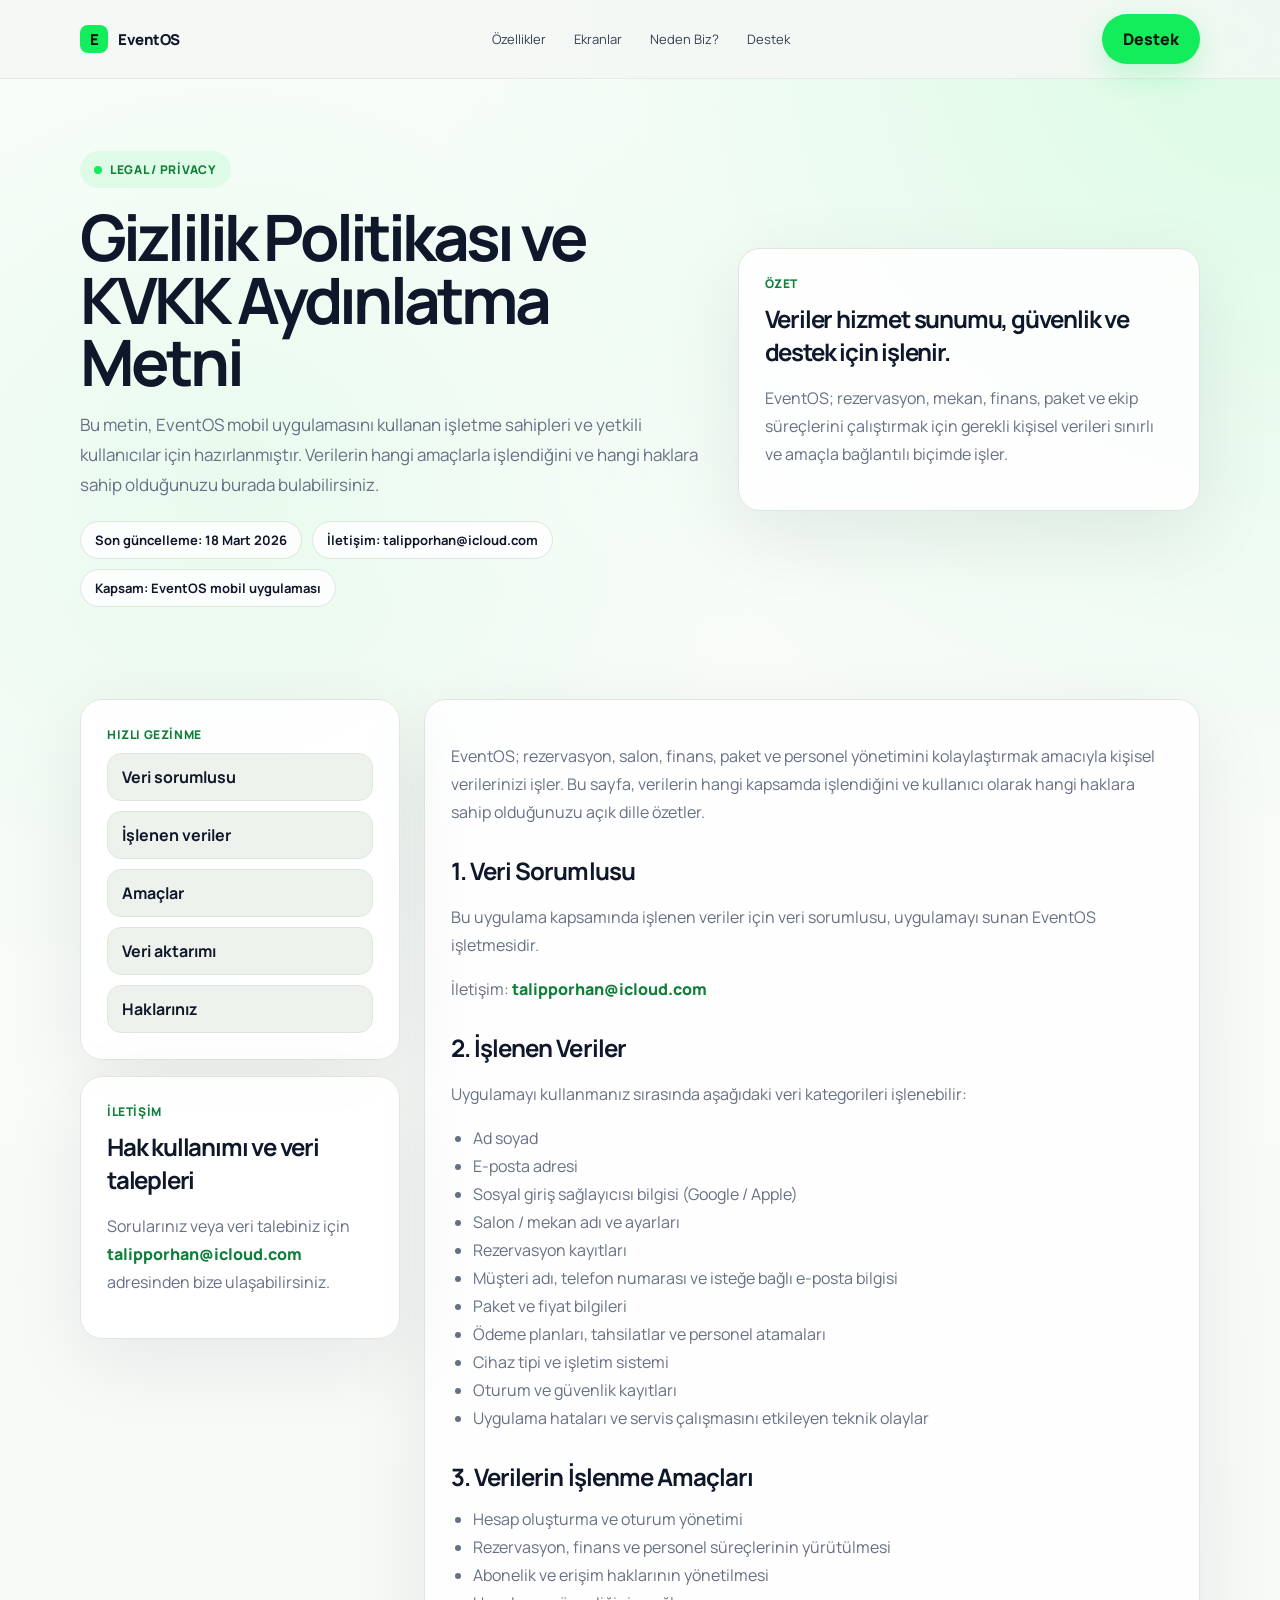
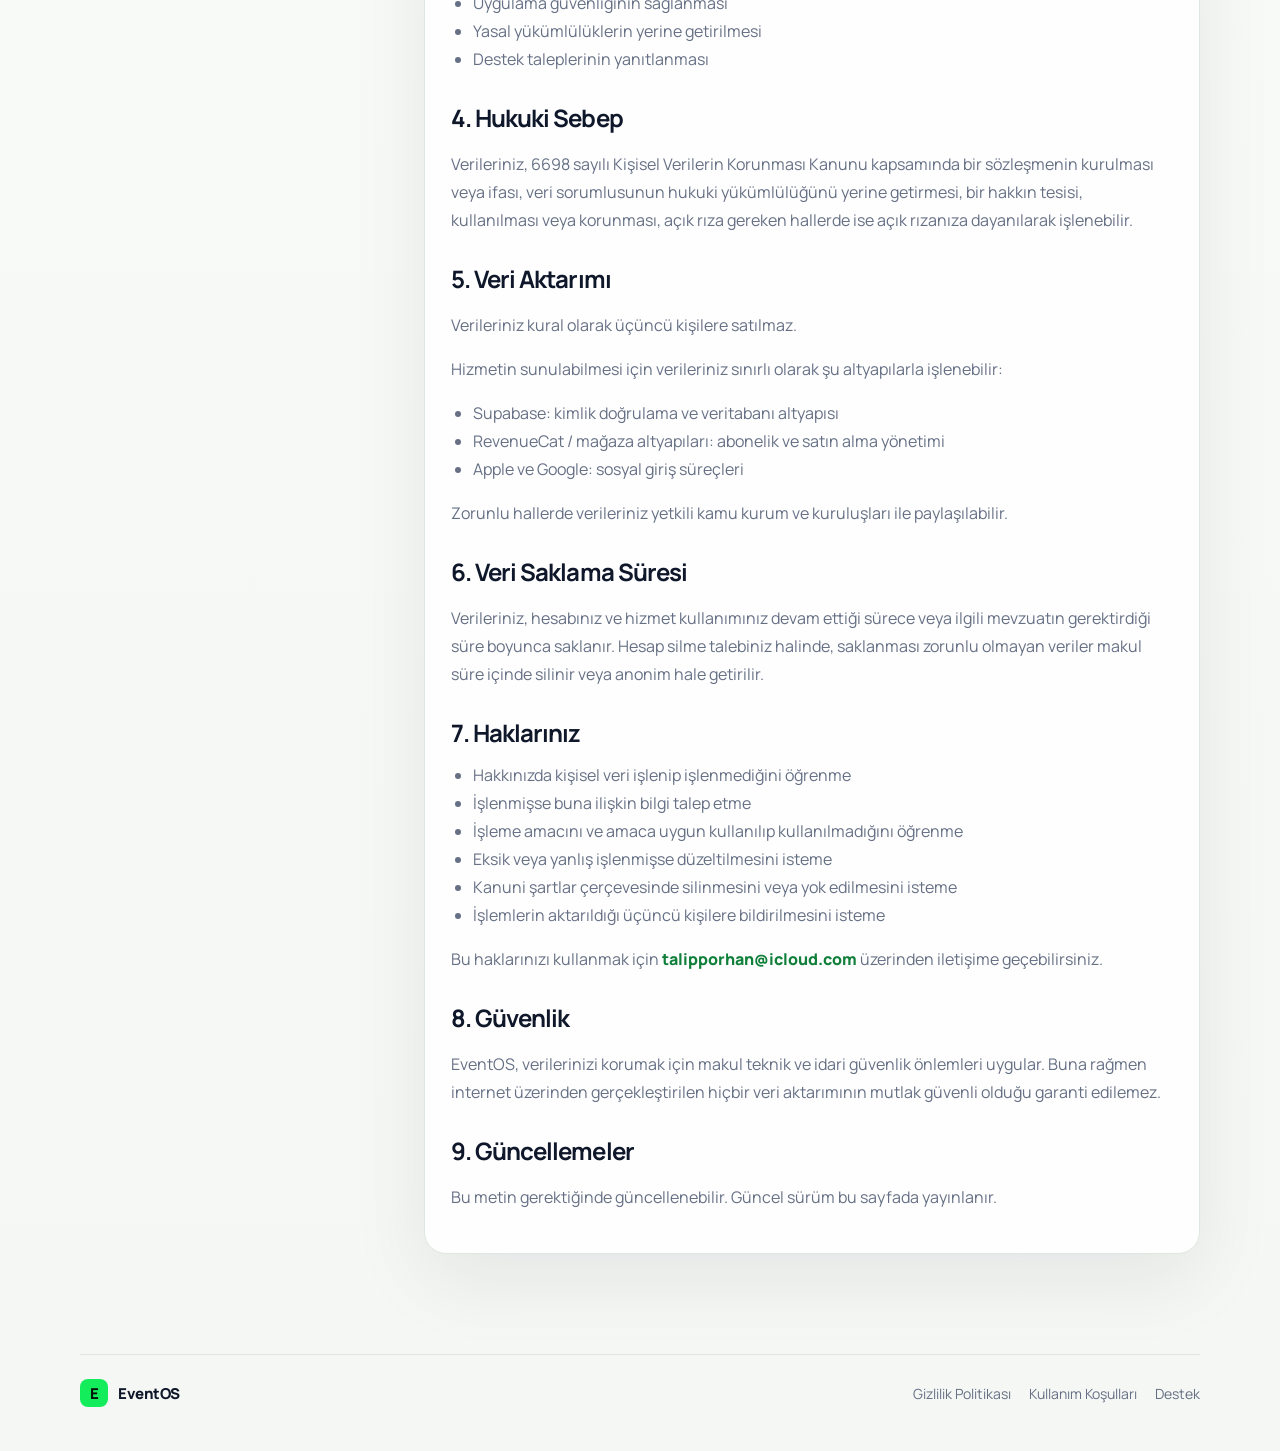
==== commit 3cf4c903: "Align support and legal pages with landing page" ====
--- a/privacy-policy.html
+++ b/privacy-policy.html
@@ -42,11 +42,11 @@
     <link rel="preconnect" href="https://fonts.googleapis.com" />
     <link rel="preconnect" href="https://fonts.gstatic.com" crossorigin />
     <link
-      href="https://fonts.googleapis.com/css2?family=Fraunces:opsz,wght@9..144,600;9..144,700&amp;family=Manrope:wght@400;500;700;800&amp;display=swap"
+      href="https://fonts.googleapis.com/css2?family=Manrope:wght@400;500;700;800&amp;display=swap"
       rel="stylesheet"
     />
     <link rel="icon" href="./assets/favicon.svg" type="image/svg+xml" />
-    <link rel="stylesheet" href="./assets/site.css" />
+    <link rel="stylesheet" href="./assets/landing.css" />
     <script type="application/ld+json">
       {
         "@context": "https://schema.org",
@@ -56,73 +56,85 @@
       }
     </script>
   </head>
-  <body class="page-legal">
+  <body>
     <a class="skip-link" href="#icerik">İçeriğe geç</a>
-    <div class="site-shell">
-      <header class="site-header">
+
+    <header class="site-header">
+      <div class="container nav-shell">
         <a class="brand" href="./index.html" aria-label="EventOS ana sayfa">
           <span class="brand-mark">E</span>
-          <span class="brand-copy">
-            <strong>EventOS</strong>
-            <span>Hospitality Operations</span>
-          </span>
+          <span class="brand-text">EventOS</span>
         </a>
         <nav class="nav-links" aria-label="Ana gezinme">
-          <a class="nav-link" href="./index.html">Ana Sayfa</a>
-          <a class="nav-link" href="./support.html">Destek</a>
-          <a class="nav-link" href="./privacy-policy.html" aria-current="page">Gizlilik</a>
-          <a class="nav-link" href="./terms-of-use.html">Şartlar</a>
+          <a href="./index.html#ozellikler">Özellikler</a>
+          <a href="./index.html#ekranlar">Ekranlar</a>
+          <a href="./index.html#neden">Neden Biz?</a>
+          <a href="./support.html">Destek</a>
         </nav>
-      </header>
-
-      <main id="icerik">
-        <section class="surface-dark page-hero">
-          <span class="eyebrow">Legal / Privacy</span>
-          <h1>Gizlilik Politikası ve KVKK Aydınlatma Metni</h1>
-          <p class="legal-lead">
-            Bu metin, EventOS mobil uygulamasını kullanan işletme sahipleri ve yetkili
-            kullanıcılar için hazırlanmıştır. Verilerin hangi amaçlarla işlendiğini, hangi
-            altyapılarla sınırlı şekilde paylaşıldığını ve hangi haklara sahip olduğunuzu burada bulabilirsiniz.
-          </p>
-          <div class="page-hero-meta">
-            <span class="meta-pill">Son güncelleme: 18 Mart 2026</span>
-            <span class="meta-pill">İletişim: talipporhan@icloud.com</span>
-            <span class="meta-pill">Kapsam: EventOS mobil uygulaması</span>
+        <a class="nav-cta" href="./support.html">Destek</a>
+      </div>
+    </header>
+
+    <main id="icerik">
+      <section class="inner-hero-section">
+        <div class="container inner-hero">
+          <div class="inner-hero-copy">
+            <span class="eyebrow">
+              <span class="eyebrow-dot"></span>
+              Legal / Privacy
+            </span>
+            <h1>Gizlilik Politikası ve KVKK Aydınlatma Metni</h1>
+            <p>
+              Bu metin, EventOS mobil uygulamasını kullanan işletme sahipleri ve
+              yetkili kullanıcılar için hazırlanmıştır. Verilerin hangi amaçlarla
+              işlendiğini ve hangi haklara sahip olduğunuzu burada bulabilirsiniz.
+            </p>
+            <div class="pill-row">
+              <span class="pill">Son güncelleme: 18 Mart 2026</span>
+              <span class="pill">İletişim: talipporhan@icloud.com</span>
+              <span class="pill">Kapsam: EventOS mobil uygulaması</span>
+            </div>
           </div>
-        </section>
-
-        <section class="legal-grid">
+
+          <div class="inner-panel">
+            <div class="summary-card">
+              <small>Özet</small>
+              <h3>Veriler hizmet sunumu, güvenlik ve destek için işlenir.</h3>
+              <p>
+                EventOS; rezervasyon, mekan, finans, paket ve ekip süreçlerini
+                çalıştırmak için gerekli kişisel verileri sınırlı ve amaçla
+                bağlantılı biçimde işler.
+              </p>
+            </div>
+          </div>
+        </div>
+      </section>
+
+      <section class="content-section legal-section">
+        <div class="container legal-layout">
           <aside class="legal-sidebar">
-            <article class="meta-card">
-              <small>Özet</small>
-              <strong>Veriler hizmet sunumu, güvenlik ve destek için işlenir.</strong>
-              <p>
-                EventOS; rezervasyon, mekan, finans, paket ve ekip süreçlerini çalıştırmak için
-                gerekli kişisel verileri sınırlı ve amaçla bağlantılı biçimde işler.
-              </p>
-            </article>
-            <article class="meta-card">
+            <div class="summary-card">
               <small>Hızlı gezinme</small>
-              <nav class="legal-nav" aria-label="Gizlilik başlıkları">
+              <nav class="toc">
                 <a href="#veri-sorumlusu">Veri sorumlusu</a>
                 <a href="#islenen-veriler">İşlenen veriler</a>
                 <a href="#amaclar">Amaçlar</a>
                 <a href="#aktarim">Veri aktarımı</a>
                 <a href="#haklariniz">Haklarınız</a>
               </nav>
-            </article>
-            <article class="note-card">
-              <small>Destek</small>
+            </div>
+            <div class="summary-card">
+              <small>İletişim</small>
               <h3>Hak kullanımı ve veri talepleri</h3>
               <p>
                 Sorularınız veya veri talebiniz için
-                <a href="mailto:talipporhan@icloud.com">talipporhan@icloud.com</a>
+                <a class="inline-link" href="mailto:talipporhan@icloud.com">talipporhan@icloud.com</a>
                 adresinden bize ulaşabilirsiniz.
               </p>
-            </article>
+            </div>
           </aside>
 
-          <article class="legal-article">
+          <article class="legal-body">
             <p>
               EventOS; rezervasyon, salon, finans, paket ve personel yönetimini kolaylaştırmak
               amacıyla kişisel verilerinizi işler. Bu sayfa, verilerin hangi kapsamda işlendiğini
@@ -131,7 +143,7 @@
 
             <h2 id="veri-sorumlusu">1. Veri Sorumlusu</h2>
             <p>Bu uygulama kapsamında işlenen veriler için veri sorumlusu, uygulamayı sunan EventOS işletmesidir.</p>
-            <p>İletişim: <a href="mailto:talipporhan@icloud.com">talipporhan@icloud.com</a></p>
+            <p>İletişim: <a class="inline-link" href="mailto:talipporhan@icloud.com">talipporhan@icloud.com</a></p>
 
             <h2 id="islenen-veriler">2. İşlenen Veriler</h2>
             <p>Uygulamayı kullanmanız sırasında aşağıdaki veri kategorileri işlenebilir:</p>
@@ -193,7 +205,7 @@
             </ul>
             <p>
               Bu haklarınızı kullanmak için
-              <a href="mailto:talipporhan@icloud.com">talipporhan@icloud.com</a>
+              <a class="inline-link" href="mailto:talipporhan@icloud.com">talipporhan@icloud.com</a>
               üzerinden iletişime geçebilirsiniz.
             </p>
 
@@ -206,17 +218,22 @@
             <h2 id="guncellemeler">9. Güncellemeler</h2>
             <p>Bu metin gerektiğinde güncellenebilir. Güncel sürüm bu sayfada yayınlanır.</p>
           </article>
-        </section>
-      </main>
-
-      <footer class="footer">
-        <p class="footer-copy">Bu sayfa, EventOS kullanıcıları için resmi gizlilik ve KVKK bilgilendirmesidir.</p>
-        <nav class="footer-nav" aria-label="Alt gezinme">
-          <a href="./index.html">Ana Sayfa</a>
+        </div>
+      </section>
+    </main>
+
+    <footer class="site-footer">
+      <div class="container footer-shell">
+        <a class="brand footer-brand" href="./index.html">
+          <span class="brand-mark">E</span>
+          <span class="brand-text">EventOS</span>
+        </a>
+        <nav class="footer-links" aria-label="Alt gezinme">
+          <a href="./privacy-policy.html">Gizlilik Politikası</a>
+          <a href="./terms-of-use.html">Kullanım Koşulları</a>
           <a href="./support.html">Destek</a>
-          <a href="./terms-of-use.html">Kullanım Şartları</a>
         </nav>
-      </footer>
-    </div>
+      </div>
+    </footer>
   </body>
 </html>
--- a/assets/landing.css
+++ b/assets/landing.css
@@ -0,0 +1,900 @@
+:root {
+  --bg: #f5f7f4;
+  --surface: rgba(255, 255, 255, 0.88);
+  --surface-strong: #ffffff;
+  --surface-muted: #eef2ec;
+  --text: #0f172a;
+  --muted: #667085;
+  --line: #dfe6df;
+  --dark: #0f172a;
+  --dark-soft: #162033;
+  --green: #13ec5b;
+  --green-deep: #0f7f3a;
+  --shadow: 0 24px 80px rgba(15, 23, 42, 0.08);
+  --radius-xl: 36px;
+  --radius-lg: 28px;
+  --radius-md: 22px;
+  --radius-sm: 16px;
+}
+
+*,
+*::before,
+*::after {
+  box-sizing: border-box;
+}
+
+html {
+  scroll-behavior: smooth;
+}
+
+body {
+  margin: 0;
+  font-family: "Manrope", "Segoe UI", sans-serif;
+  color: var(--text);
+  background:
+    radial-gradient(circle at top right, rgba(19, 236, 91, 0.14), transparent 26%),
+    radial-gradient(circle at 18% 16%, rgba(19, 236, 91, 0.08), transparent 20%),
+    linear-gradient(180deg, #fbfdfb 0%, var(--bg) 100%);
+}
+
+a {
+  color: inherit;
+  text-decoration: none;
+}
+
+img {
+  display: block;
+  max-width: 100%;
+}
+
+:focus-visible {
+  outline: 3px solid rgba(19, 236, 91, 0.45);
+  outline-offset: 4px;
+}
+
+.skip-link {
+  position: absolute;
+  top: -80px;
+  left: 16px;
+  z-index: 1000;
+  padding: 12px 16px;
+  border-radius: 999px;
+  background: var(--dark);
+  color: #fff;
+}
+
+.skip-link:focus {
+  top: 16px;
+}
+
+.container {
+  width: min(1120px, calc(100% - 40px));
+  margin: 0 auto;
+}
+
+.site-header {
+  position: sticky;
+  top: 0;
+  z-index: 50;
+  backdrop-filter: blur(18px);
+  background: rgba(245, 247, 244, 0.82);
+  border-bottom: 1px solid rgba(223, 230, 223, 0.7);
+}
+
+.nav-shell {
+  display: flex;
+  align-items: center;
+  justify-content: space-between;
+  gap: 16px;
+  min-height: 78px;
+}
+
+.brand {
+  display: inline-flex;
+  align-items: center;
+  gap: 10px;
+  font-weight: 800;
+  letter-spacing: -0.03em;
+}
+
+.brand-mark {
+  width: 28px;
+  height: 28px;
+  display: grid;
+  place-items: center;
+  border-radius: 8px;
+  background: var(--green);
+  color: #041308;
+  font-size: 15px;
+}
+
+.brand-text {
+  font-size: 15px;
+}
+
+.nav-links {
+  display: flex;
+  align-items: center;
+  gap: 28px;
+  font-size: 13px;
+  color: #354052;
+}
+
+.nav-links a:hover,
+.footer-links a:hover {
+  color: var(--green-deep);
+}
+
+.nav-cta,
+.button {
+  display: inline-flex;
+  align-items: center;
+  justify-content: center;
+  min-height: 50px;
+  padding: 0 20px;
+  border-radius: 999px;
+  border: 1px solid transparent;
+  font-weight: 800;
+  transition:
+    transform 0.18s ease,
+    box-shadow 0.18s ease,
+    background-color 0.18s ease;
+}
+
+.nav-cta:hover,
+.button:hover {
+  transform: translateY(-1px);
+}
+
+.nav-cta,
+.button-green {
+  background: var(--green);
+  color: #05140a;
+  box-shadow: 0 12px 30px rgba(19, 236, 91, 0.22);
+}
+
+.button-dark {
+  background: var(--dark);
+  color: #fff;
+  box-shadow: 0 20px 38px rgba(15, 23, 42, 0.18);
+}
+
+.button-light,
+.button-outline {
+  background: #fff;
+  border-color: var(--line);
+  color: var(--text);
+}
+
+.hero-section,
+.feature-section,
+.screens-section,
+.reason-section,
+.contact-section {
+  padding: 84px 0;
+}
+
+.hero-grid,
+.screens-layout,
+.contact-grid,
+.reason-shell {
+  display: grid;
+  grid-template-columns: minmax(0, 1fr) minmax(360px, 480px);
+  gap: 48px;
+  align-items: center;
+}
+
+.hero-copy h1 {
+  margin: 18px 0 18px;
+  font-size: clamp(3rem, 7vw, 5.35rem);
+  line-height: 0.92;
+  letter-spacing: -0.07em;
+}
+
+.hero-copy h1 span {
+  color: var(--green);
+}
+
+.hero-copy p {
+  max-width: 520px;
+  margin: 0 0 28px;
+  font-size: 17px;
+  line-height: 1.7;
+  color: var(--muted);
+}
+
+.eyebrow {
+  display: inline-flex;
+  align-items: center;
+  gap: 8px;
+  padding: 10px 14px;
+  border-radius: 999px;
+  background: rgba(19, 236, 91, 0.09);
+  color: var(--green-deep);
+  font-size: 12px;
+  font-weight: 800;
+  letter-spacing: 0.06em;
+  text-transform: uppercase;
+}
+
+.eyebrow-dot {
+  width: 8px;
+  height: 8px;
+  border-radius: 50%;
+  background: var(--green);
+}
+
+.hero-actions {
+  display: flex;
+  flex-wrap: wrap;
+  gap: 14px;
+  margin-bottom: 24px;
+}
+
+.hero-meta {
+  display: grid;
+  gap: 14px;
+  max-width: 520px;
+}
+
+.meta-chip {
+  padding: 18px 20px;
+  border: 1px solid var(--line);
+  border-radius: var(--radius-md);
+  background: rgba(255, 255, 255, 0.68);
+  box-shadow: var(--shadow);
+}
+
+.meta-chip strong {
+  display: block;
+  margin-bottom: 6px;
+  font-size: 15px;
+}
+
+.meta-chip span {
+  color: var(--muted);
+  font-size: 14px;
+  line-height: 1.6;
+}
+
+.hero-visual {
+  position: relative;
+  min-height: 720px;
+}
+
+.glow {
+  position: absolute;
+  border-radius: 50%;
+  filter: blur(18px);
+}
+
+.glow-primary {
+  right: -10px;
+  top: 80px;
+  width: 280px;
+  height: 280px;
+  background: rgba(19, 236, 91, 0.16);
+}
+
+.glow-soft {
+  left: 10px;
+  bottom: 50px;
+  width: 220px;
+  height: 220px;
+  background: rgba(67, 208, 153, 0.12);
+}
+
+.device-stage {
+  position: relative;
+  display: flex;
+  align-items: center;
+  justify-content: center;
+  min-height: 100%;
+}
+
+.phone-frame {
+  position: relative;
+  width: min(100%, 340px);
+  padding: 18px;
+  border-radius: 34px;
+  background: linear-gradient(180deg, #b7d8d3 0%, #d4efea 100%);
+  border: 4px solid #0f172a;
+  box-shadow: 0 36px 80px rgba(19, 47, 32, 0.26);
+}
+
+.phone-notch {
+  position: absolute;
+  top: 14px;
+  left: 50%;
+  width: 88px;
+  height: 10px;
+  border-radius: 999px;
+  background: rgba(15, 23, 42, 0.32);
+  transform: translateX(-50%);
+}
+
+.phone-frame img {
+  width: 100%;
+  border-radius: 24px;
+  box-shadow: 0 20px 44px rgba(15, 23, 42, 0.18);
+}
+
+.device-card {
+  position: absolute;
+  z-index: 2;
+  width: 170px;
+  padding: 16px 18px;
+  border-radius: 20px;
+  background: rgba(255, 255, 255, 0.86);
+  border: 1px solid rgba(223, 230, 223, 0.95);
+  box-shadow: var(--shadow);
+}
+
+.device-card span {
+  display: block;
+  margin-bottom: 6px;
+  color: var(--muted);
+  font-size: 12px;
+  font-weight: 700;
+  text-transform: uppercase;
+}
+
+.device-card strong {
+  font-size: 24px;
+  letter-spacing: -0.04em;
+}
+
+.device-card-top {
+  top: 72px;
+  left: 8px;
+}
+
+.device-card-bottom {
+  right: 8px;
+  bottom: 78px;
+}
+
+.section-heading {
+  margin-bottom: 38px;
+  text-align: center;
+}
+
+.section-heading h2,
+.reason-copy h2,
+.faq-column h2 {
+  margin: 0 0 10px;
+  font-size: clamp(2rem, 4vw, 3rem);
+  letter-spacing: -0.06em;
+}
+
+.section-heading p,
+.faq-column p {
+  max-width: 720px;
+  margin: 0 auto;
+  color: var(--muted);
+  line-height: 1.75;
+}
+
+.feature-grid {
+  display: grid;
+  grid-template-columns: repeat(3, minmax(0, 1fr));
+  gap: 18px;
+}
+
+.feature-card,
+.bullet-card,
+.contact-card,
+.faq-column details {
+  padding: 26px;
+  border-radius: var(--radius-md);
+  border: 1px solid var(--line);
+  background: rgba(255, 255, 255, 0.86);
+  box-shadow: var(--shadow);
+}
+
+.feature-icon {
+  display: inline-grid;
+  place-items: center;
+  width: 42px;
+  height: 42px;
+  margin-bottom: 18px;
+  border-radius: 12px;
+  background: rgba(19, 236, 91, 0.12);
+  color: var(--green-deep);
+  font-size: 12px;
+  font-weight: 800;
+}
+
+.feature-card h3,
+.contact-card h3 {
+  margin: 0 0 10px;
+  font-size: 22px;
+  letter-spacing: -0.04em;
+}
+
+.feature-card p,
+.bullet-card p,
+.contact-card p,
+.faq-column details p,
+.reason-list li {
+  margin: 0;
+  color: var(--muted);
+  line-height: 1.7;
+}
+
+.screens-copy {
+  display: grid;
+  gap: 16px;
+}
+
+.bullet-card strong {
+  display: block;
+  margin-bottom: 8px;
+  font-size: 18px;
+}
+
+.screens-showcase {
+  display: grid;
+  grid-template-columns: repeat(3, minmax(0, 1fr));
+  gap: 18px;
+  align-items: end;
+}
+
+.showcase-phone,
+.mini-phone {
+  margin: 0;
+  padding: 14px;
+  border-radius: 28px;
+  box-shadow: var(--shadow);
+}
+
+.showcase-phone img,
+.mini-phone img {
+  width: 100%;
+  border-radius: 24px;
+}
+
+.accent-pink {
+  background: linear-gradient(180deg, #ffd7d5 0%, #fff1f1 100%);
+}
+
+.accent-dark {
+  background: linear-gradient(180deg, #223249 0%, #1a2133 100%);
+}
+
+.accent-peach {
+  background: linear-gradient(180deg, #ffe0cf 0%, #fff2ea 100%);
+}
+
+.reason-section {
+  background: linear-gradient(180deg, #0f172a 0%, #11192b 100%);
+  color: #fff;
+}
+
+.reason-copy h2 {
+  color: #fff;
+}
+
+.reason-list {
+  margin: 24px 0 0;
+  padding: 0;
+  list-style: none;
+  display: grid;
+  gap: 18px;
+}
+
+.reason-list li {
+  position: relative;
+  padding-left: 28px;
+  color: rgba(255, 255, 255, 0.76);
+}
+
+.reason-list li::before {
+  content: "";
+  position: absolute;
+  left: 0;
+  top: 11px;
+  width: 12px;
+  height: 12px;
+  border-radius: 50%;
+  background: var(--green);
+}
+
+.reason-list strong {
+  display: block;
+  margin-bottom: 5px;
+  color: #fff;
+}
+
+.reason-panel {
+  display: grid;
+  gap: 18px;
+}
+
+.report-card {
+  padding: 24px;
+  border-radius: var(--radius-md);
+  background: rgba(255, 255, 255, 0.07);
+  border: 1px solid rgba(255, 255, 255, 0.08);
+}
+
+.report-card span {
+  display: block;
+  margin-bottom: 18px;
+  font-size: 14px;
+  font-weight: 800;
+}
+
+.report-bars {
+  display: grid;
+  gap: 12px;
+  margin-bottom: 18px;
+}
+
+.report-bars i {
+  display: block;
+  height: 10px;
+  border-radius: 999px;
+  background: linear-gradient(90deg, var(--green), #77ffab);
+  box-shadow: 0 0 18px rgba(19, 236, 91, 0.18);
+}
+
+.report-card p {
+  margin: 0;
+  color: rgba(255, 255, 255, 0.72);
+  line-height: 1.7;
+}
+
+.mini-stack {
+  display: grid;
+  grid-template-columns: repeat(2, minmax(0, 1fr));
+  gap: 16px;
+}
+
+.mini-phone {
+  background: rgba(255, 255, 255, 0.06);
+  border: 1px solid rgba(255, 255, 255, 0.08);
+}
+
+.contact-grid {
+  align-items: start;
+}
+
+.faq-column {
+  display: grid;
+  gap: 16px;
+}
+
+.faq-column details summary {
+  cursor: pointer;
+  font-weight: 800;
+  list-style: none;
+}
+
+.faq-column details summary::-webkit-details-marker {
+  display: none;
+}
+
+.faq-column details[open] summary {
+  margin-bottom: 10px;
+}
+
+.contact-actions {
+  display: flex;
+  flex-wrap: wrap;
+  gap: 12px;
+  margin: 24px 0 20px;
+}
+
+.link-grid {
+  display: grid;
+  gap: 10px;
+}
+
+.link-grid a {
+  padding: 14px 16px;
+  border: 1px solid var(--line);
+  border-radius: 16px;
+  background: var(--surface-muted);
+  font-weight: 700;
+}
+
+.site-footer {
+  padding: 28px 0 44px;
+}
+
+.inner-hero-section,
+.content-section {
+  padding: 72px 0;
+}
+
+.inner-hero {
+  display: grid;
+  grid-template-columns: minmax(0, 1.15fr) minmax(320px, 0.85fr);
+  gap: 32px;
+  align-items: center;
+}
+
+.inner-hero-copy h1 {
+  margin: 18px 0 16px;
+  font-size: clamp(2.6rem, 5vw, 4.1rem);
+  line-height: 0.98;
+  letter-spacing: -0.06em;
+}
+
+.inner-hero-copy p {
+  max-width: 680px;
+  margin: 0;
+  color: var(--muted);
+  line-height: 1.75;
+  font-size: 17px;
+}
+
+.inner-panel {
+  display: grid;
+}
+
+.summary-card,
+.info-card,
+.step-card,
+.faq-stack details,
+.legal-body {
+  padding: 26px;
+  border-radius: var(--radius-md);
+  border: 1px solid var(--line);
+  background: rgba(255, 255, 255, 0.88);
+  box-shadow: var(--shadow);
+}
+
+.summary-card small,
+.info-card small,
+.step-card small {
+  display: block;
+  margin-bottom: 10px;
+  color: var(--green-deep);
+  font-size: 12px;
+  font-weight: 800;
+  letter-spacing: 0.05em;
+  text-transform: uppercase;
+}
+
+.summary-card h3,
+.info-card h3,
+.step-card h3 {
+  margin: 0 0 10px;
+  font-size: 24px;
+  letter-spacing: -0.05em;
+}
+
+.summary-card p,
+.info-card p,
+.step-card p,
+.legal-body p,
+.legal-body li {
+  color: var(--muted);
+  line-height: 1.75;
+}
+
+.dark-card {
+  background: linear-gradient(180deg, var(--dark) 0%, var(--dark-soft) 100%);
+  border-color: rgba(255, 255, 255, 0.08);
+}
+
+.dark-card h3,
+.dark-card p,
+.dark-card small,
+.dark-card .inline-link {
+  color: #fff;
+}
+
+.pill-row {
+  display: flex;
+  flex-wrap: wrap;
+  gap: 10px;
+  margin-top: 22px;
+}
+
+.pill {
+  display: inline-flex;
+  align-items: center;
+  min-height: 38px;
+  padding: 0 14px;
+  border-radius: 999px;
+  background: rgba(255, 255, 255, 0.86);
+  border: 1px solid var(--line);
+  color: var(--text);
+  font-size: 13px;
+  font-weight: 700;
+}
+
+.inline-link {
+  color: var(--green-deep);
+  font-weight: 800;
+}
+
+.section-heading.left-align {
+  text-align: left;
+}
+
+.section-heading.left-align p {
+  margin: 0;
+}
+
+.info-grid {
+  display: grid;
+  gap: 18px;
+}
+
+.info-grid.three-up {
+  grid-template-columns: repeat(3, minmax(0, 1fr));
+}
+
+.info-grid.two-up {
+  grid-template-columns: repeat(2, minmax(0, 1fr));
+}
+
+.faq-stack {
+  display: grid;
+  gap: 16px;
+}
+
+.faq-stack details summary {
+  cursor: pointer;
+  font-weight: 800;
+  list-style: none;
+}
+
+.faq-stack details summary::-webkit-details-marker {
+  display: none;
+}
+
+.faq-stack details[open] summary {
+  margin-bottom: 10px;
+}
+
+.legal-section {
+  padding-top: 20px;
+}
+
+.legal-layout {
+  display: grid;
+  grid-template-columns: minmax(260px, 320px) minmax(0, 1fr);
+  gap: 24px;
+  align-items: start;
+}
+
+.legal-sidebar {
+  display: grid;
+  gap: 16px;
+  position: sticky;
+  top: 104px;
+}
+
+.toc {
+  display: grid;
+  gap: 10px;
+}
+
+.toc a {
+  padding: 12px 14px;
+  border-radius: 14px;
+  background: var(--surface-muted);
+  border: 1px solid var(--line);
+  font-weight: 700;
+}
+
+.legal-body h2 {
+  margin: 28px 0 12px;
+  font-size: 24px;
+  letter-spacing: -0.04em;
+}
+
+.legal-body ul {
+  margin: 0;
+  padding-left: 22px;
+}
+
+.footer-shell {
+  display: flex;
+  align-items: center;
+  justify-content: space-between;
+  gap: 18px;
+  padding-top: 24px;
+  border-top: 1px solid var(--line);
+}
+
+.footer-links {
+  display: flex;
+  flex-wrap: wrap;
+  gap: 18px;
+  color: var(--muted);
+  font-size: 14px;
+}
+
+@media (max-width: 1080px) {
+  .hero-grid,
+  .screens-layout,
+  .contact-grid,
+  .reason-shell,
+  .inner-hero,
+  .legal-layout {
+    grid-template-columns: 1fr;
+  }
+
+  .hero-visual {
+    min-height: auto;
+  }
+
+  .legal-sidebar {
+    position: static;
+  }
+
+  .device-card-top {
+    left: 0;
+  }
+
+  .device-card-bottom {
+    right: 0;
+  }
+}
+
+@media (max-width: 820px) {
+  .nav-shell {
+    min-height: 72px;
+  }
+
+  .nav-links {
+    display: none;
+  }
+
+  .feature-grid,
+  .screens-showcase,
+  .mini-stack,
+  .info-grid.three-up,
+  .info-grid.two-up {
+    grid-template-columns: 1fr;
+  }
+
+  .hero-section,
+  .feature-section,
+  .screens-section,
+  .reason-section,
+  .contact-section {
+    padding: 64px 0;
+  }
+
+  .device-card {
+    position: static;
+    width: 100%;
+  }
+
+  .device-stage {
+    display: grid;
+    gap: 18px;
+  }
+}
+
+@media (max-width: 560px) {
+  .container {
+    width: min(100% - 24px, 1120px);
+  }
+
+  .hero-copy h1 {
+    font-size: 3.3rem;
+  }
+
+  .button,
+  .nav-cta {
+    width: 100%;
+  }
+
+  .contact-actions,
+  .hero-actions {
+    display: grid;
+  }
+
+  .footer-shell {
+    flex-direction: column;
+    align-items: flex-start;
+  }
+}
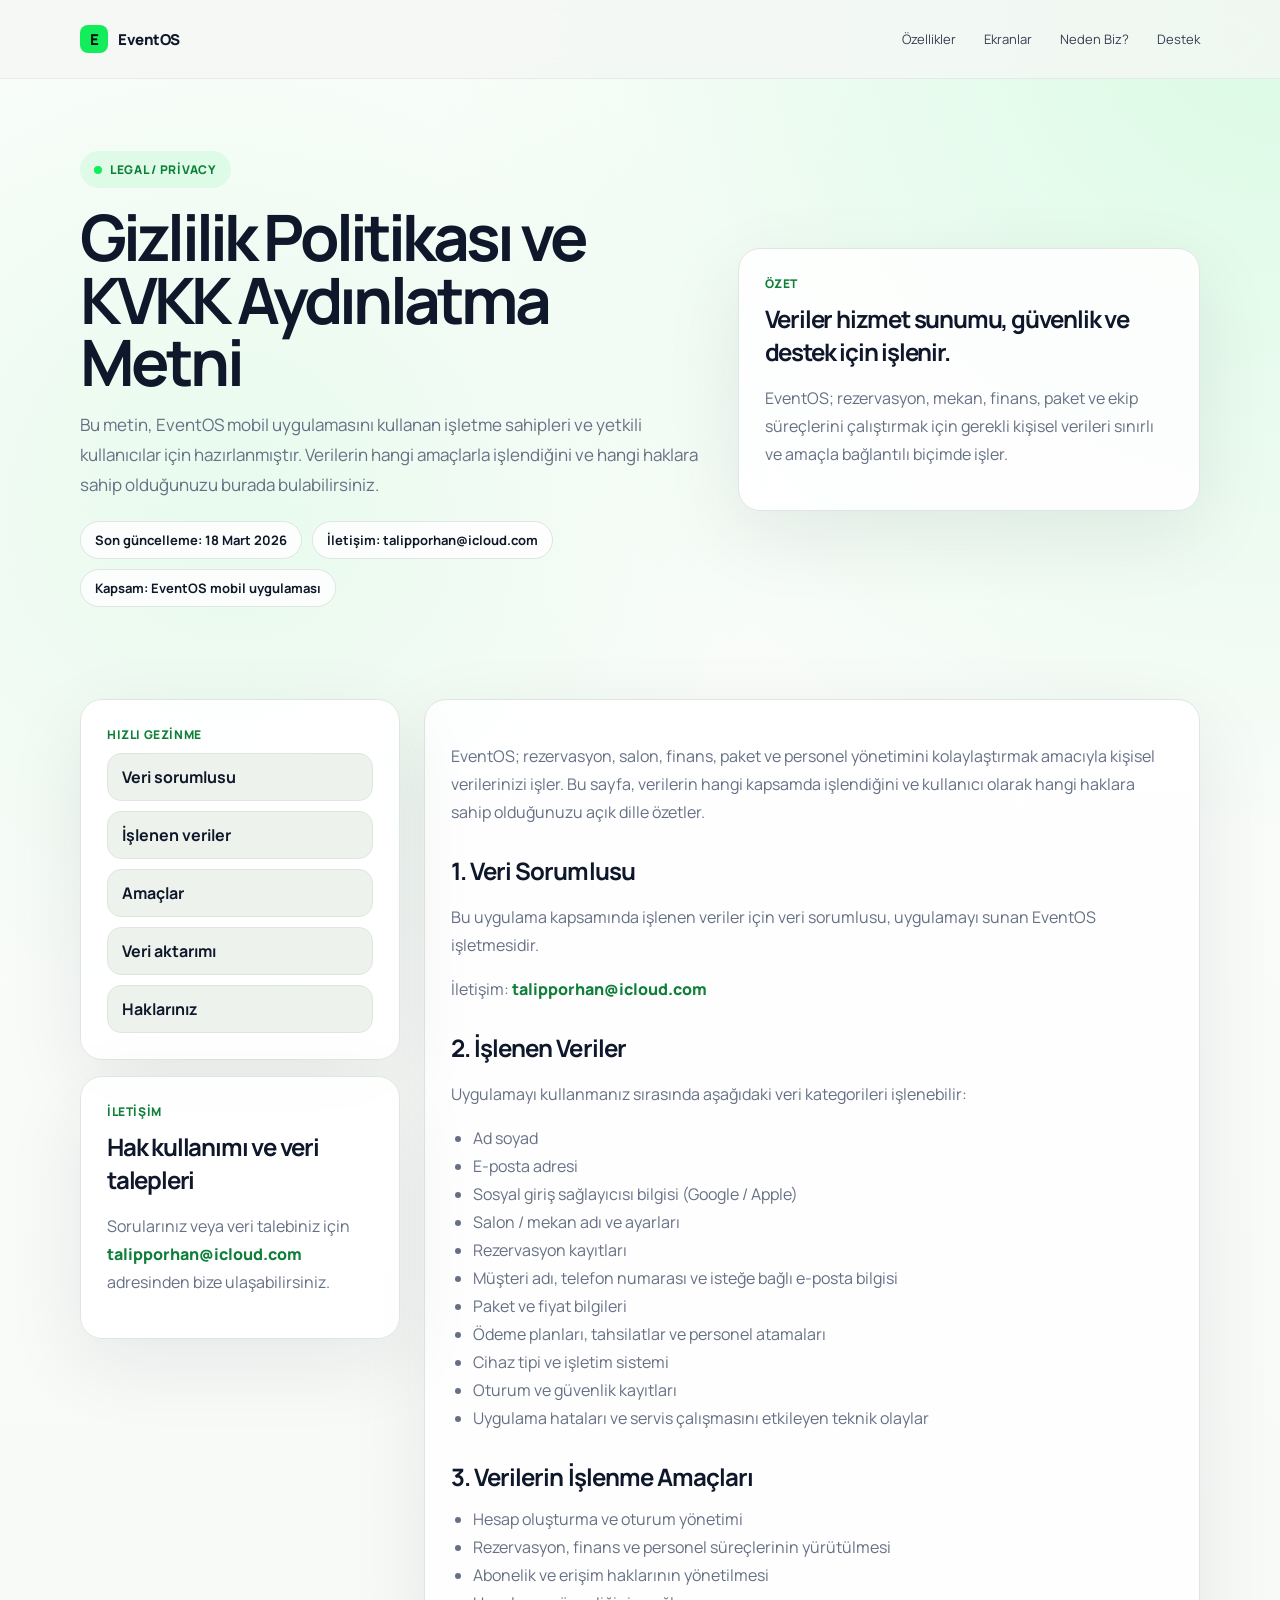
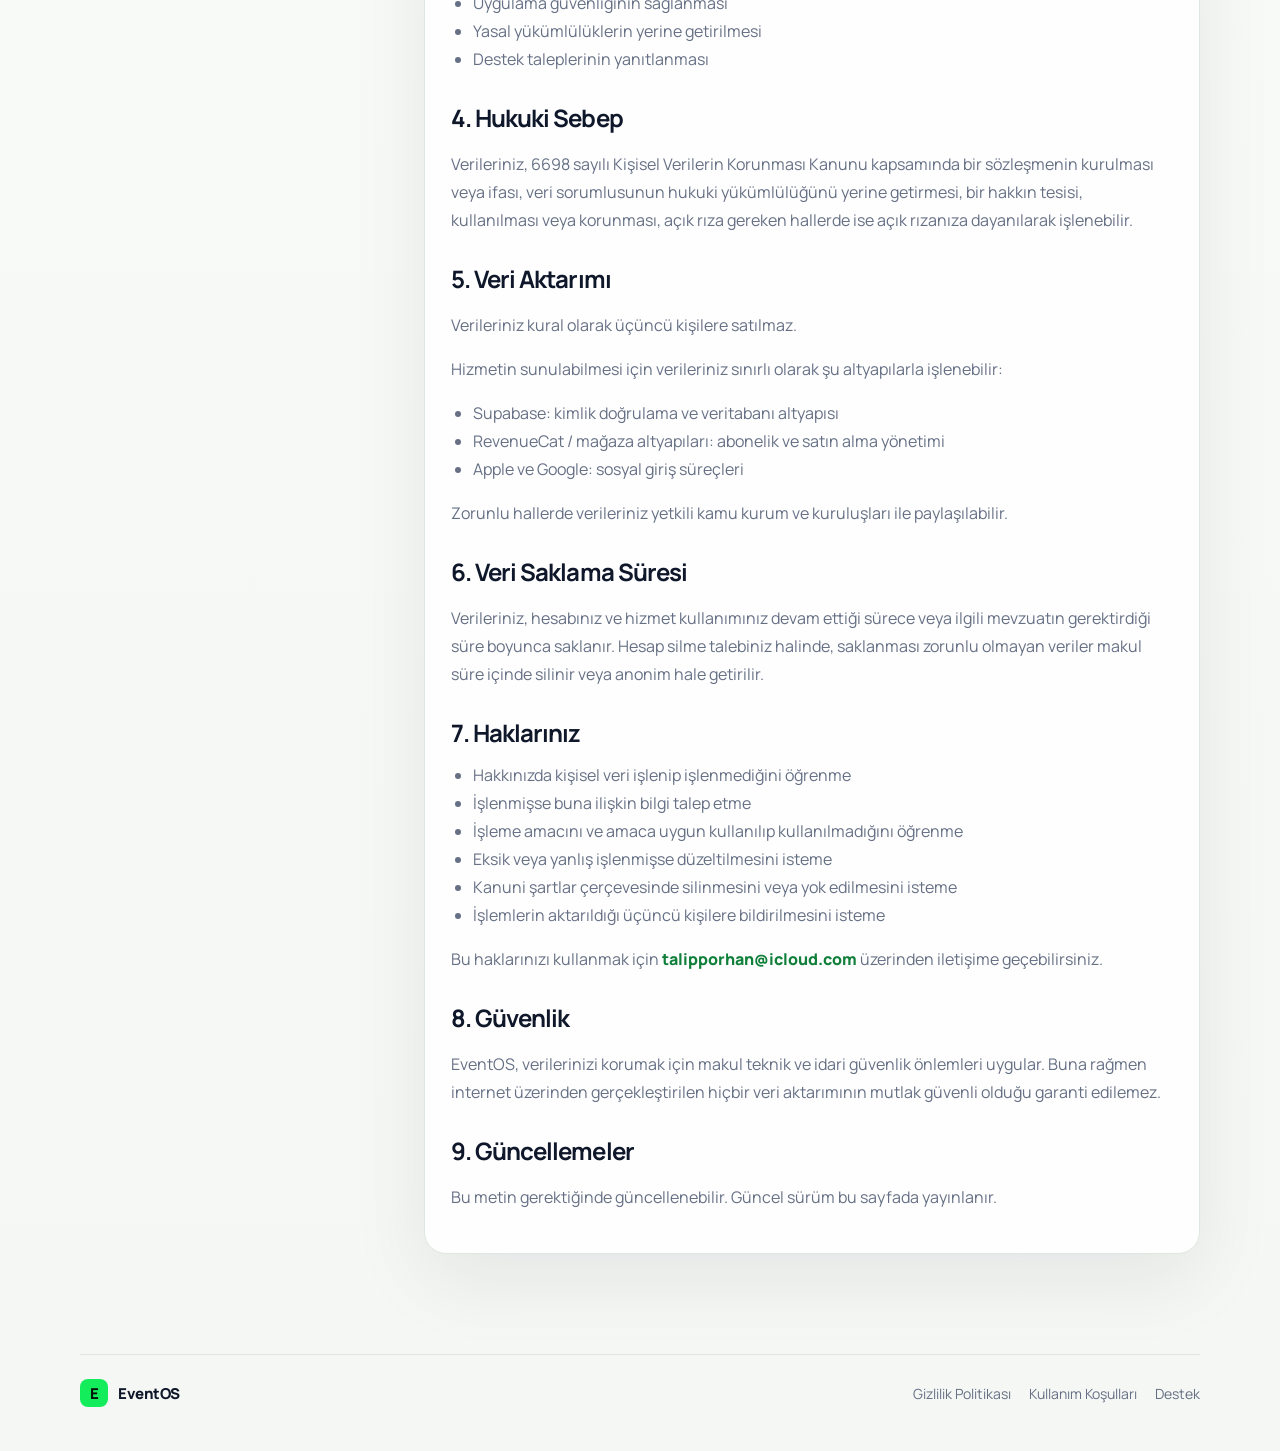
==== commit 6f541992: "Remove header CTA from support and legal pages" ====
--- a/privacy-policy.html
+++ b/privacy-policy.html
@@ -71,7 +71,6 @@
           <a href="./index.html#neden">Neden Biz?</a>
           <a href="./support.html">Destek</a>
         </nav>
-        <a class="nav-cta" href="./support.html">Destek</a>
       </div>
     </header>
 
--- a/assets/landing.css
+++ b/assets/landing.css
@@ -125,7 +125,6 @@
   color: var(--green-deep);
 }
 
-.nav-cta,
 .button {
   display: inline-flex;
   align-items: center;
@@ -141,12 +140,10 @@
     background-color 0.18s ease;
 }
 
-.nav-cta:hover,
 .button:hover {
   transform: translateY(-1px);
 }
 
-.nav-cta,
 .button-green {
   background: var(--green);
   color: #05140a;
@@ -169,14 +166,12 @@
 .hero-section,
 .feature-section,
 .screens-section,
-.reason-section,
-.contact-section {
+.reason-section {
   padding: 84px 0;
 }
 
 .hero-grid,
 .screens-layout,
-.contact-grid,
 .reason-shell {
   display: grid;
   grid-template-columns: minmax(0, 1fr) minmax(360px, 480px);
@@ -228,7 +223,38 @@
   display: flex;
   flex-wrap: wrap;
   gap: 14px;
-  margin-bottom: 24px;
+  margin-bottom: 18px;
+}
+
+.store-badges {
+  display: grid;
+  gap: 12px;
+  max-width: 540px;
+  margin-bottom: 22px;
+}
+
+.store-badge {
+  padding: 16px 18px;
+  border-radius: 18px;
+  background: rgba(255, 255, 255, 0.88);
+  border: 1px solid var(--line);
+  box-shadow: var(--shadow);
+}
+
+.store-badge strong {
+  display: block;
+  margin-bottom: 4px;
+  font-size: 15px;
+}
+
+.store-badge span {
+  color: var(--muted);
+  font-size: 13px;
+  line-height: 1.6;
+}
+
+.muted-badge {
+  background: rgba(244, 247, 244, 0.94);
 }
 
 .hero-meta {
@@ -260,6 +286,41 @@
 .hero-visual {
   position: relative;
   min-height: 720px;
+}
+
+.proof-section {
+  padding: 0 0 84px;
+}
+
+.proof-strip {
+  display: grid;
+  grid-template-columns: repeat(3, minmax(0, 1fr));
+  gap: 18px;
+}
+
+.proof-card {
+  padding: 24px;
+  border-radius: var(--radius-md);
+  border: 1px solid var(--line);
+  background: rgba(255, 255, 255, 0.82);
+  box-shadow: var(--shadow);
+}
+
+.proof-card small {
+  display: block;
+  margin-bottom: 10px;
+  color: var(--green-deep);
+  font-size: 12px;
+  font-weight: 800;
+  letter-spacing: 0.05em;
+  text-transform: uppercase;
+}
+
+.proof-card strong {
+  display: block;
+  font-size: 20px;
+  line-height: 1.35;
+  letter-spacing: -0.04em;
 }
 
 .glow {
@@ -382,9 +443,7 @@
 }
 
 .feature-card,
-.bullet-card,
-.contact-card,
-.faq-column details {
+.bullet-card {
   padding: 26px;
   border-radius: var(--radius-md);
   border: 1px solid var(--line);
@@ -405,8 +464,7 @@
   font-weight: 800;
 }
 
-.feature-card h3,
-.contact-card h3 {
+.feature-card h3 {
   margin: 0 0 10px;
   font-size: 22px;
   letter-spacing: -0.04em;
@@ -414,8 +472,6 @@
 
 .feature-card p,
 .bullet-card p,
-.contact-card p,
-.faq-column details p,
 .reason-list li {
   margin: 0;
   color: var(--muted);
@@ -814,7 +870,6 @@
 @media (max-width: 1080px) {
   .hero-grid,
   .screens-layout,
-  .contact-grid,
   .reason-shell,
   .inner-hero,
   .legal-layout {
@@ -851,7 +906,8 @@
   .screens-showcase,
   .mini-stack,
   .info-grid.three-up,
-  .info-grid.two-up {
+  .info-grid.two-up,
+  .proof-strip {
     grid-template-columns: 1fr;
   }
 
@@ -883,8 +939,7 @@
     font-size: 3.3rem;
   }
 
-  .button,
-  .nav-cta {
+  .button {
     width: 100%;
   }
 
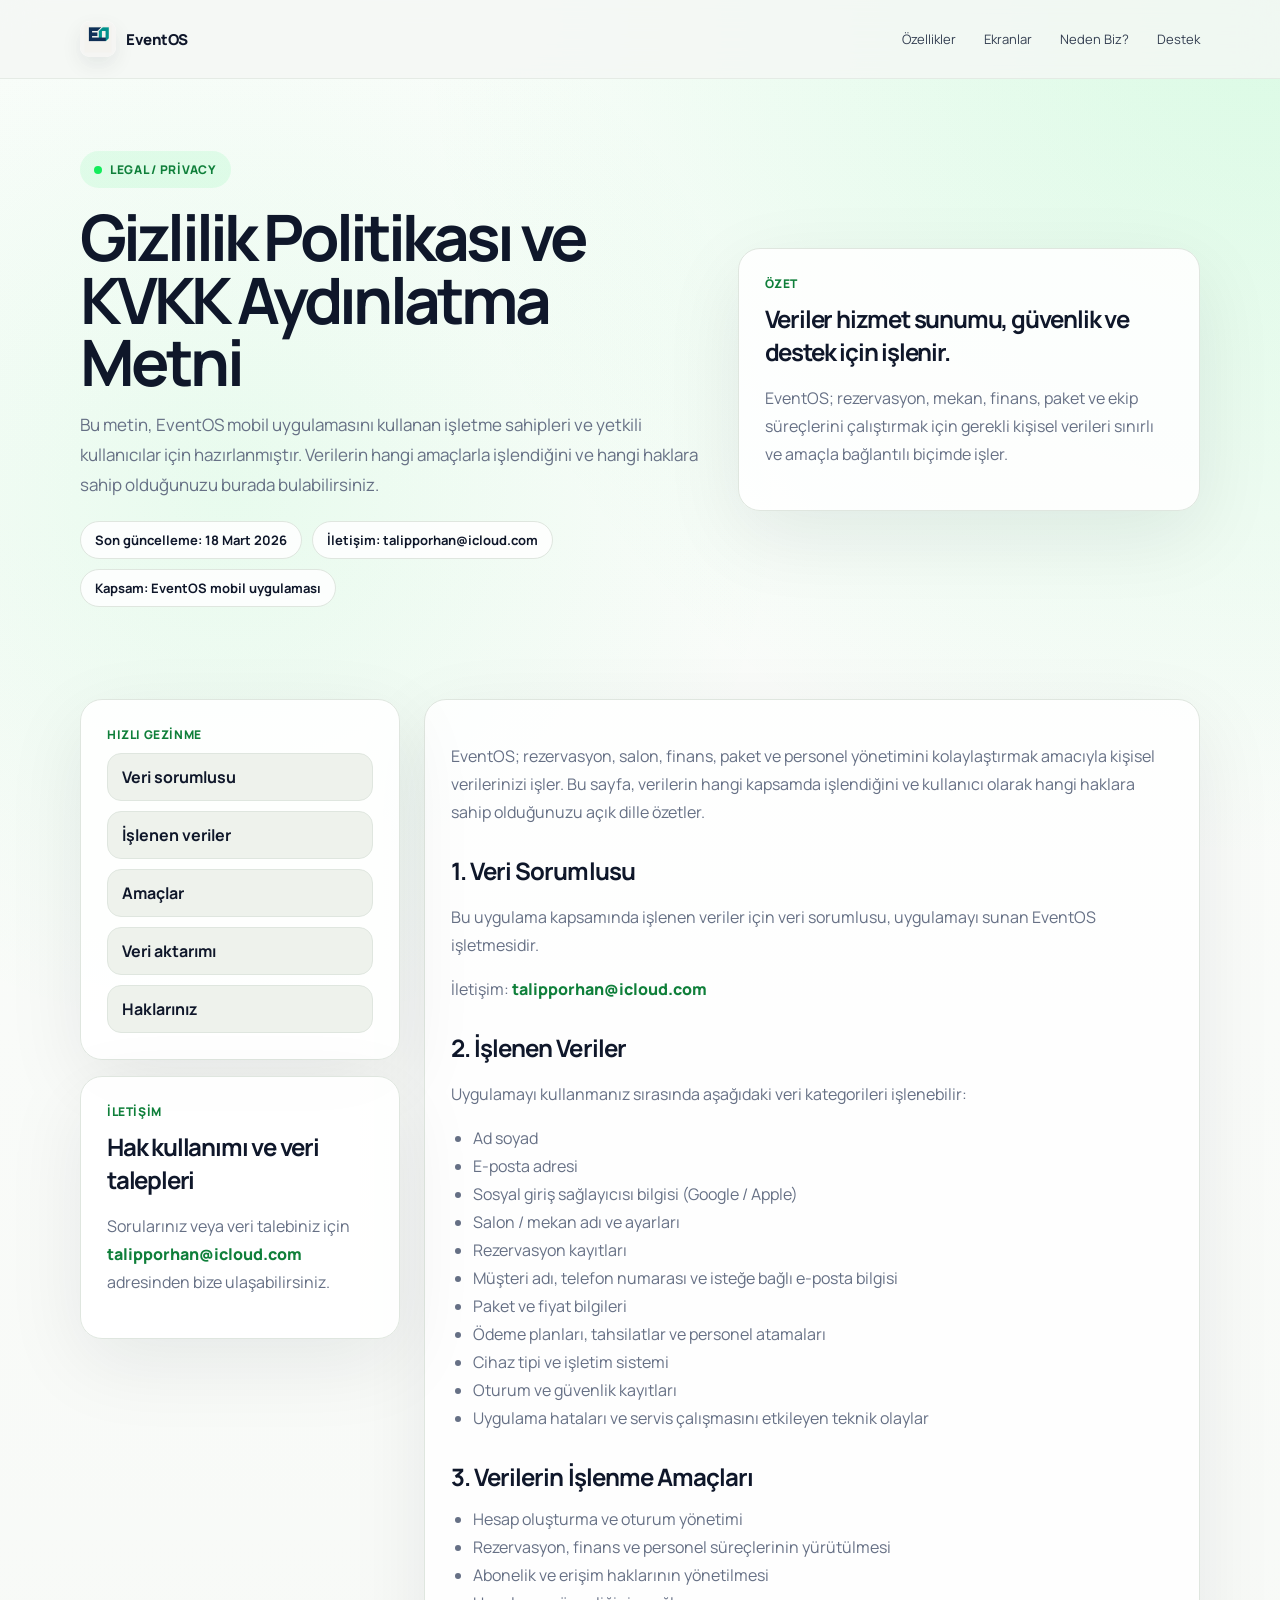
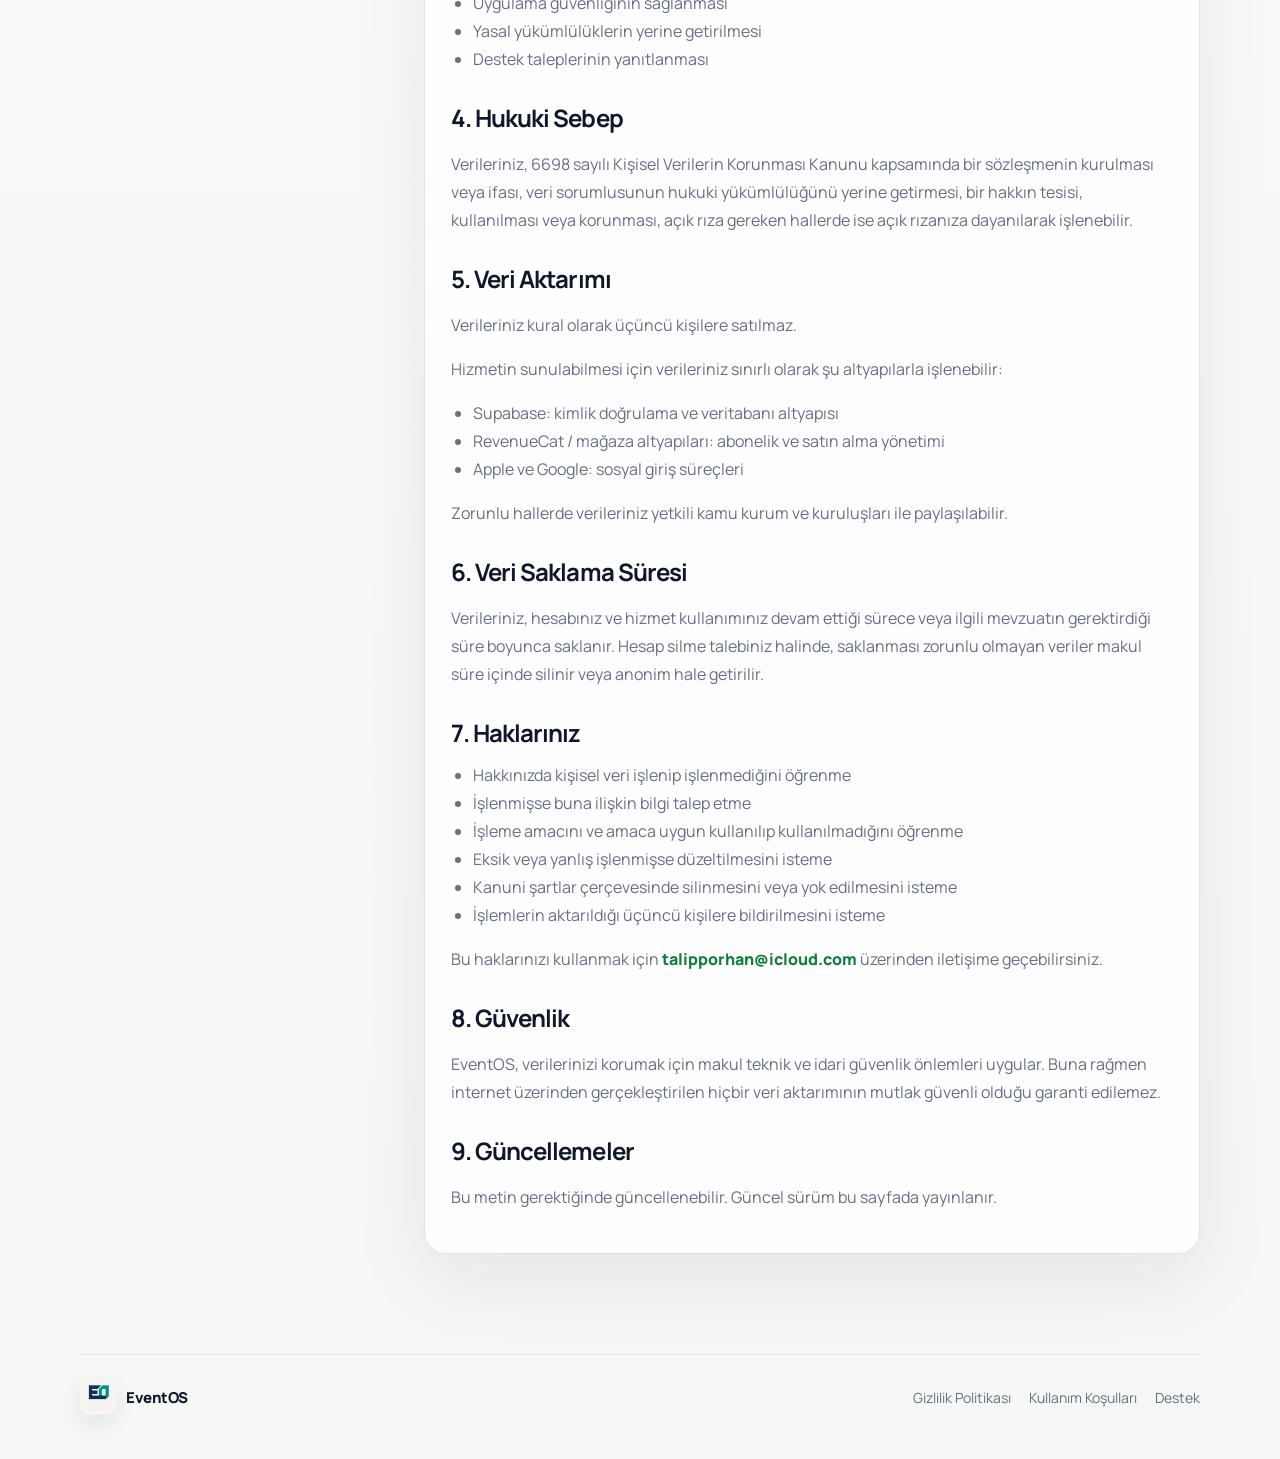
==== commit 1261ef7a: "Use app icon as site logo" ====
--- a/privacy-policy.html
+++ b/privacy-policy.html
@@ -62,7 +62,7 @@
     <header class="site-header">
       <div class="container nav-shell">
         <a class="brand" href="./index.html" aria-label="EventOS ana sayfa">
-          <span class="brand-mark">E</span>
+          <img class="brand-logo" src="./assets/logo.png" alt="EventOS logosu" />
           <span class="brand-text">EventOS</span>
         </a>
         <nav class="nav-links" aria-label="Ana gezinme">
@@ -224,7 +224,7 @@
     <footer class="site-footer">
       <div class="container footer-shell">
         <a class="brand footer-brand" href="./index.html">
-          <span class="brand-mark">E</span>
+          <img class="brand-logo" src="./assets/logo.png" alt="EventOS logosu" />
           <span class="brand-text">EventOS</span>
         </a>
         <nav class="footer-links" aria-label="Alt gezinme">
--- a/assets/landing.css
+++ b/assets/landing.css
@@ -97,15 +97,13 @@
   letter-spacing: -0.03em;
 }
 
-.brand-mark {
-  width: 28px;
-  height: 28px;
-  display: grid;
-  place-items: center;
-  border-radius: 8px;
-  background: var(--green);
-  color: #041308;
-  font-size: 15px;
+.brand-logo {
+  width: 36px;
+  height: 36px;
+  object-fit: contain;
+  border-radius: 10px;
+  box-shadow: 0 8px 20px rgba(15, 23, 42, 0.08);
+  background: #fff;
 }
 
 .brand-text {
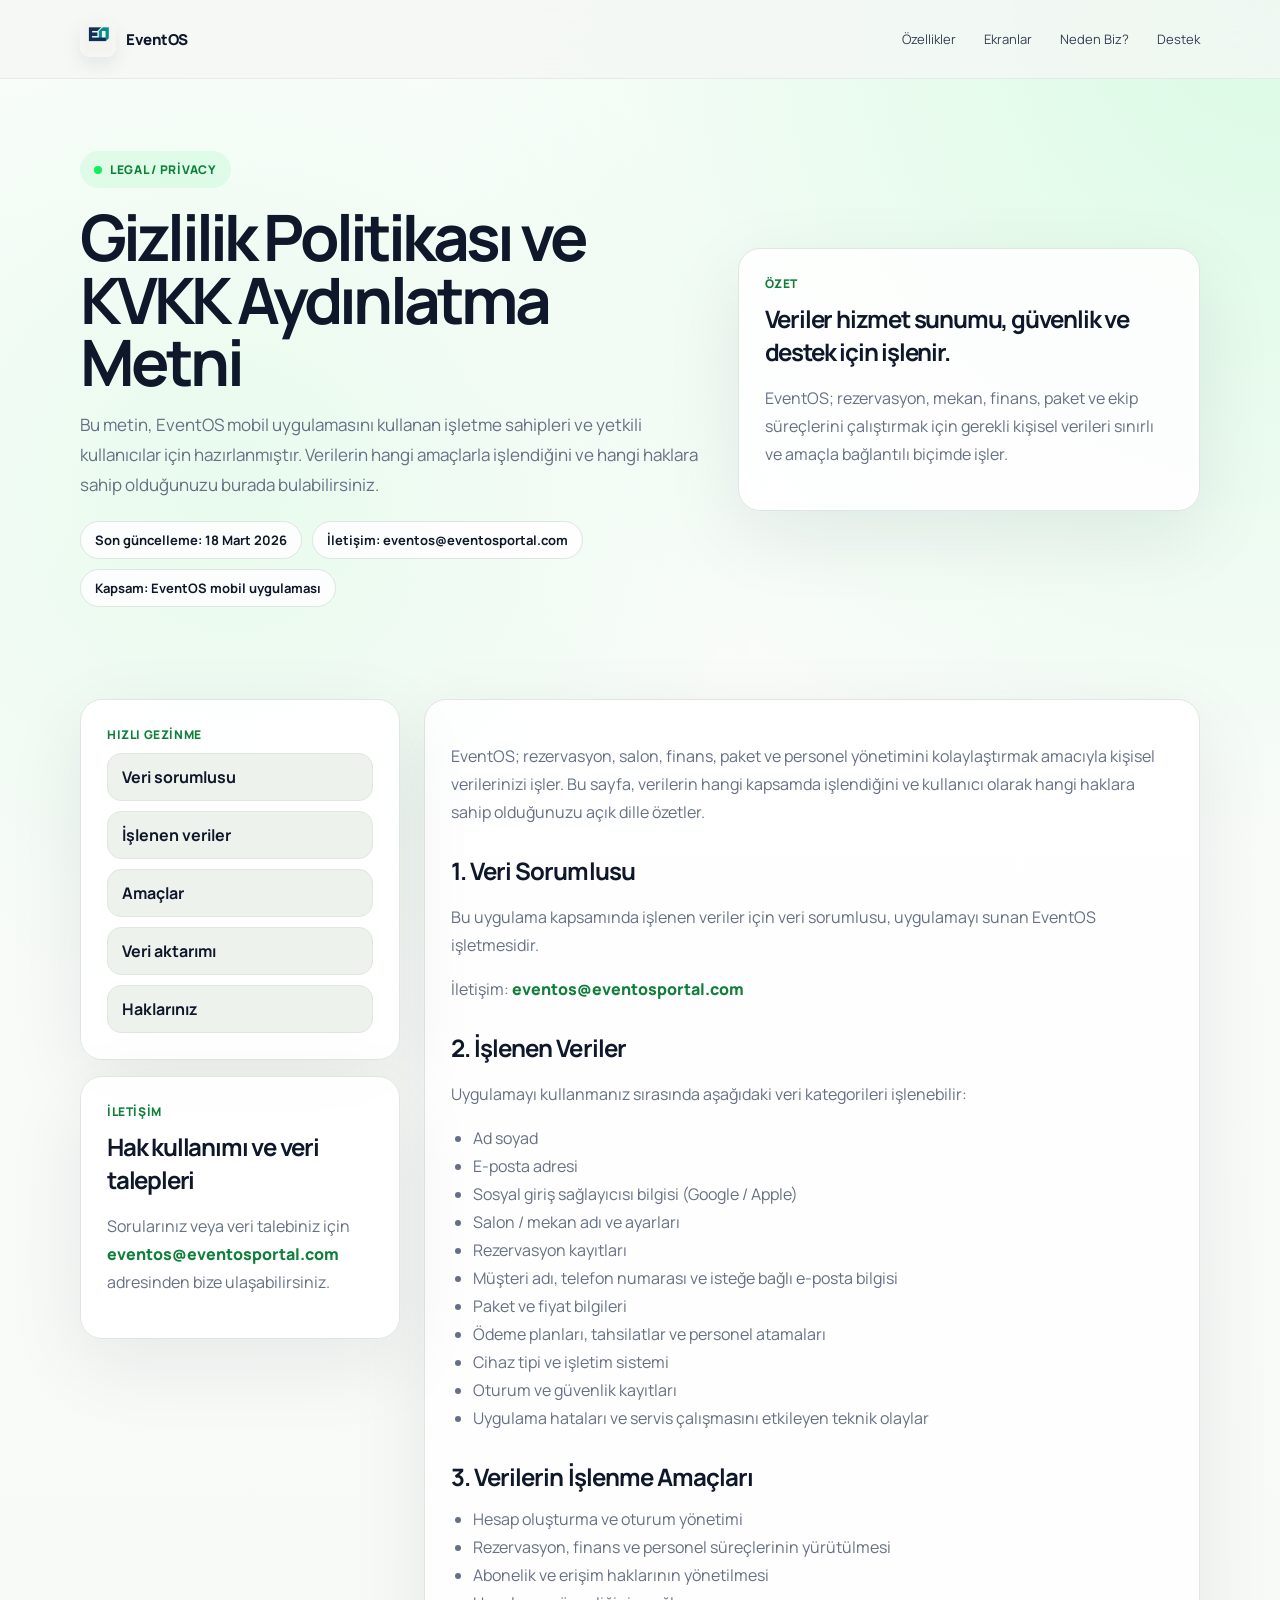
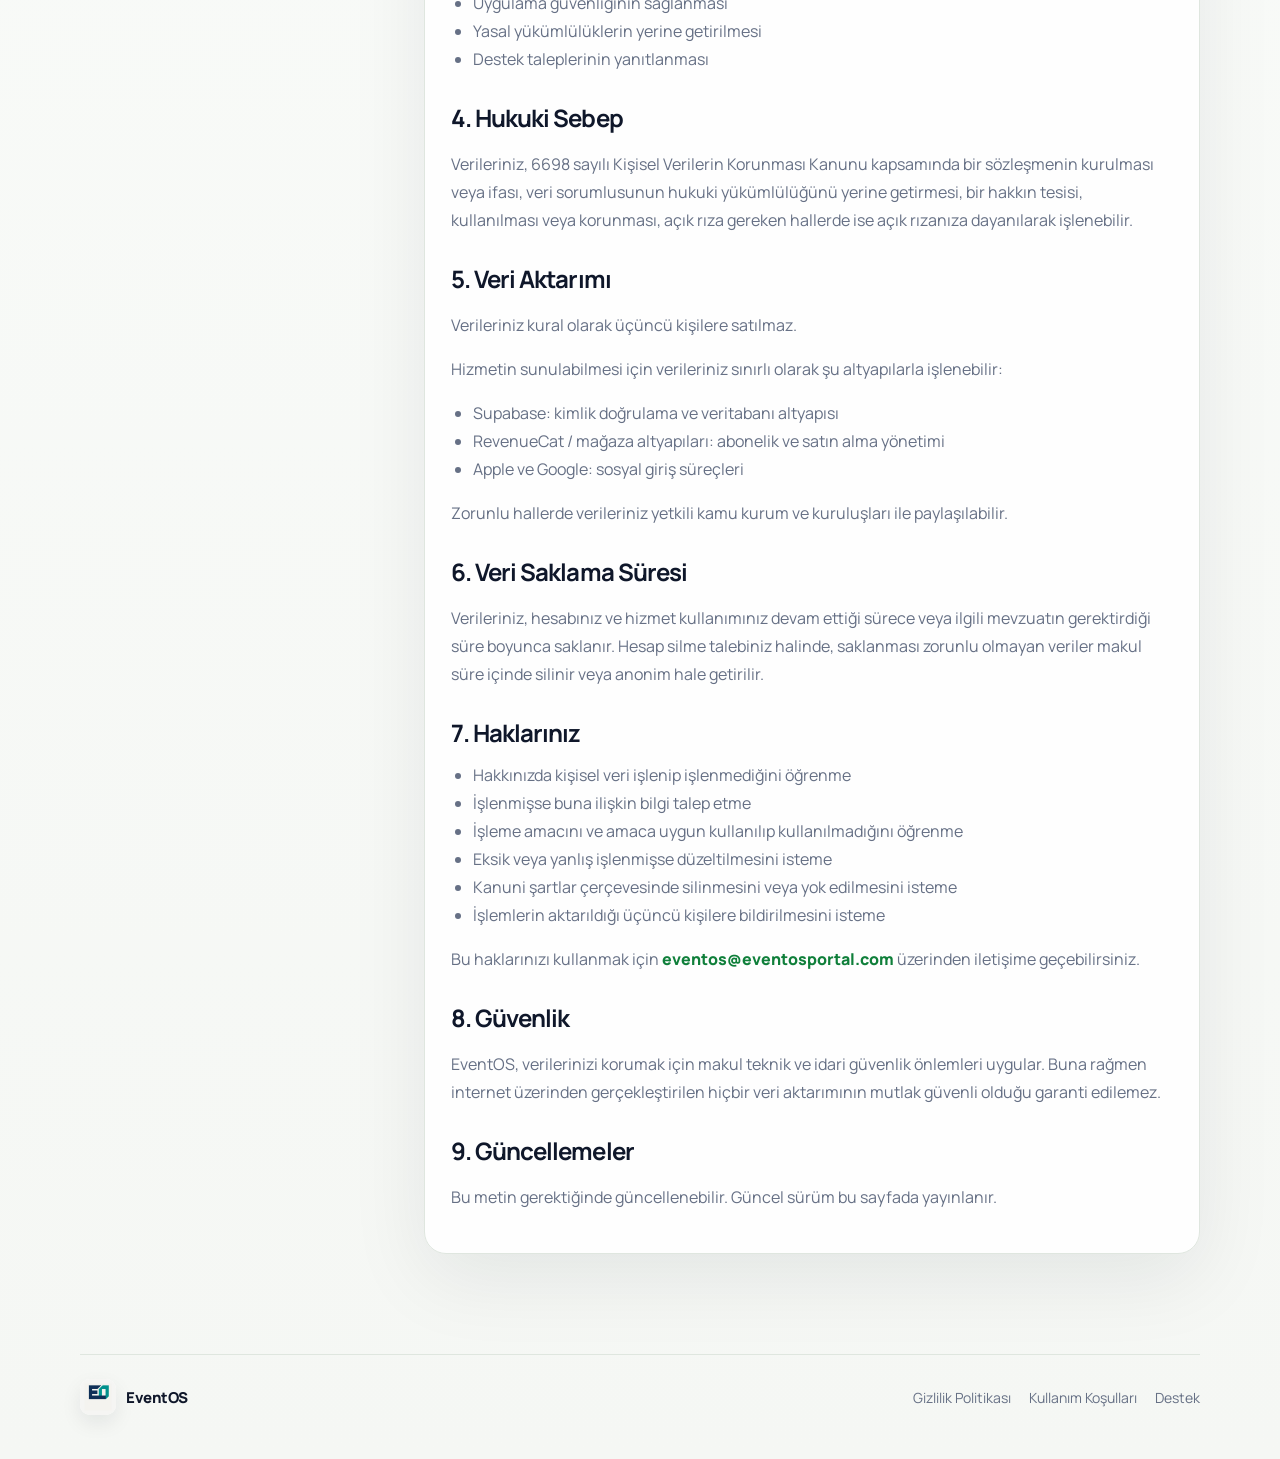
==== commit 1303e4a0: "Update public contact email" ====
--- a/privacy-policy.html
+++ b/privacy-policy.html
@@ -90,7 +90,7 @@
             </p>
             <div class="pill-row">
               <span class="pill">Son güncelleme: 18 Mart 2026</span>
-              <span class="pill">İletişim: talipporhan@icloud.com</span>
+              <span class="pill">İletişim: eventos@eventosportal.com</span>
               <span class="pill">Kapsam: EventOS mobil uygulaması</span>
             </div>
           </div>
@@ -127,7 +127,7 @@
               <h3>Hak kullanımı ve veri talepleri</h3>
               <p>
                 Sorularınız veya veri talebiniz için
-                <a class="inline-link" href="mailto:talipporhan@icloud.com">talipporhan@icloud.com</a>
+                <a class="inline-link" href="mailto:eventos@eventosportal.com">eventos@eventosportal.com</a>
                 adresinden bize ulaşabilirsiniz.
               </p>
             </div>
@@ -142,7 +142,7 @@
 
             <h2 id="veri-sorumlusu">1. Veri Sorumlusu</h2>
             <p>Bu uygulama kapsamında işlenen veriler için veri sorumlusu, uygulamayı sunan EventOS işletmesidir.</p>
-            <p>İletişim: <a class="inline-link" href="mailto:talipporhan@icloud.com">talipporhan@icloud.com</a></p>
+            <p>İletişim: <a class="inline-link" href="mailto:eventos@eventosportal.com">eventos@eventosportal.com</a></p>
 
             <h2 id="islenen-veriler">2. İşlenen Veriler</h2>
             <p>Uygulamayı kullanmanız sırasında aşağıdaki veri kategorileri işlenebilir:</p>
@@ -204,7 +204,7 @@
             </ul>
             <p>
               Bu haklarınızı kullanmak için
-              <a class="inline-link" href="mailto:talipporhan@icloud.com">talipporhan@icloud.com</a>
+              <a class="inline-link" href="mailto:eventos@eventosportal.com">eventos@eventosportal.com</a>
               üzerinden iletişime geçebilirsiniz.
             </p>
 
